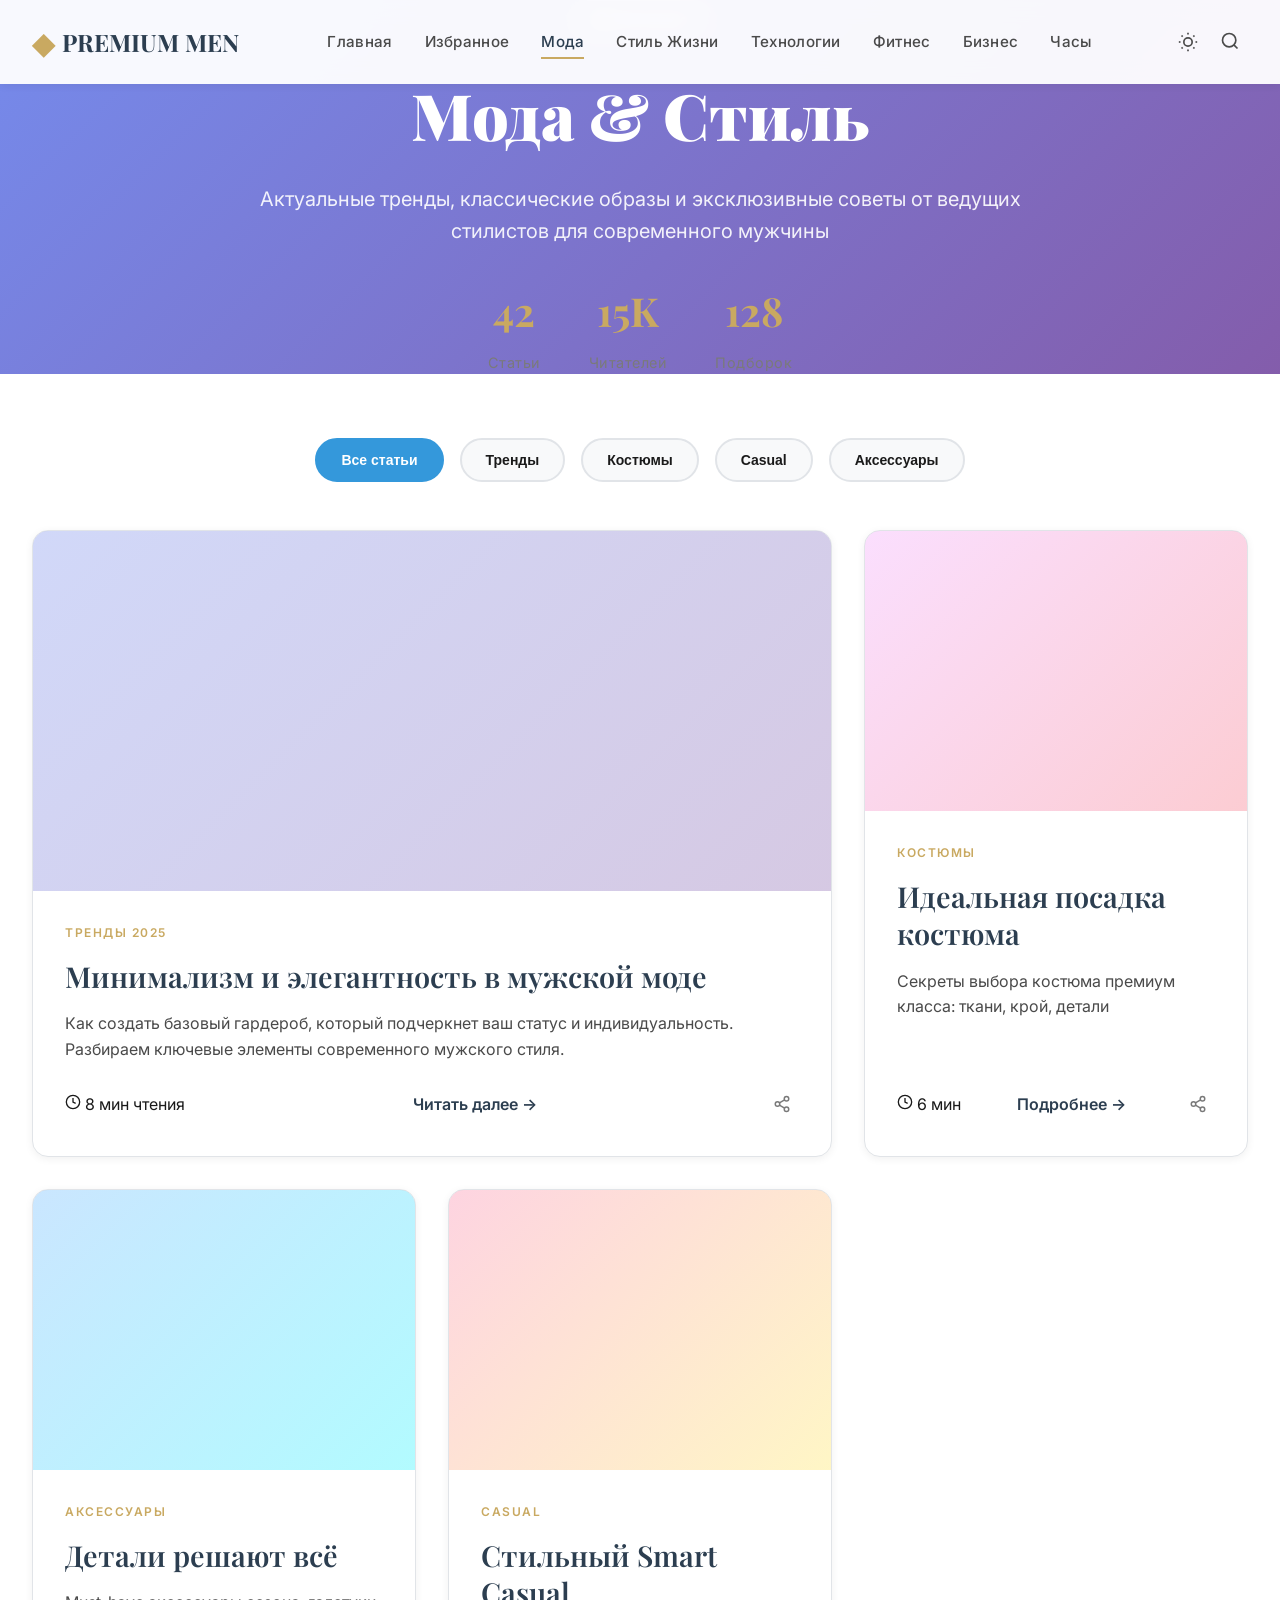
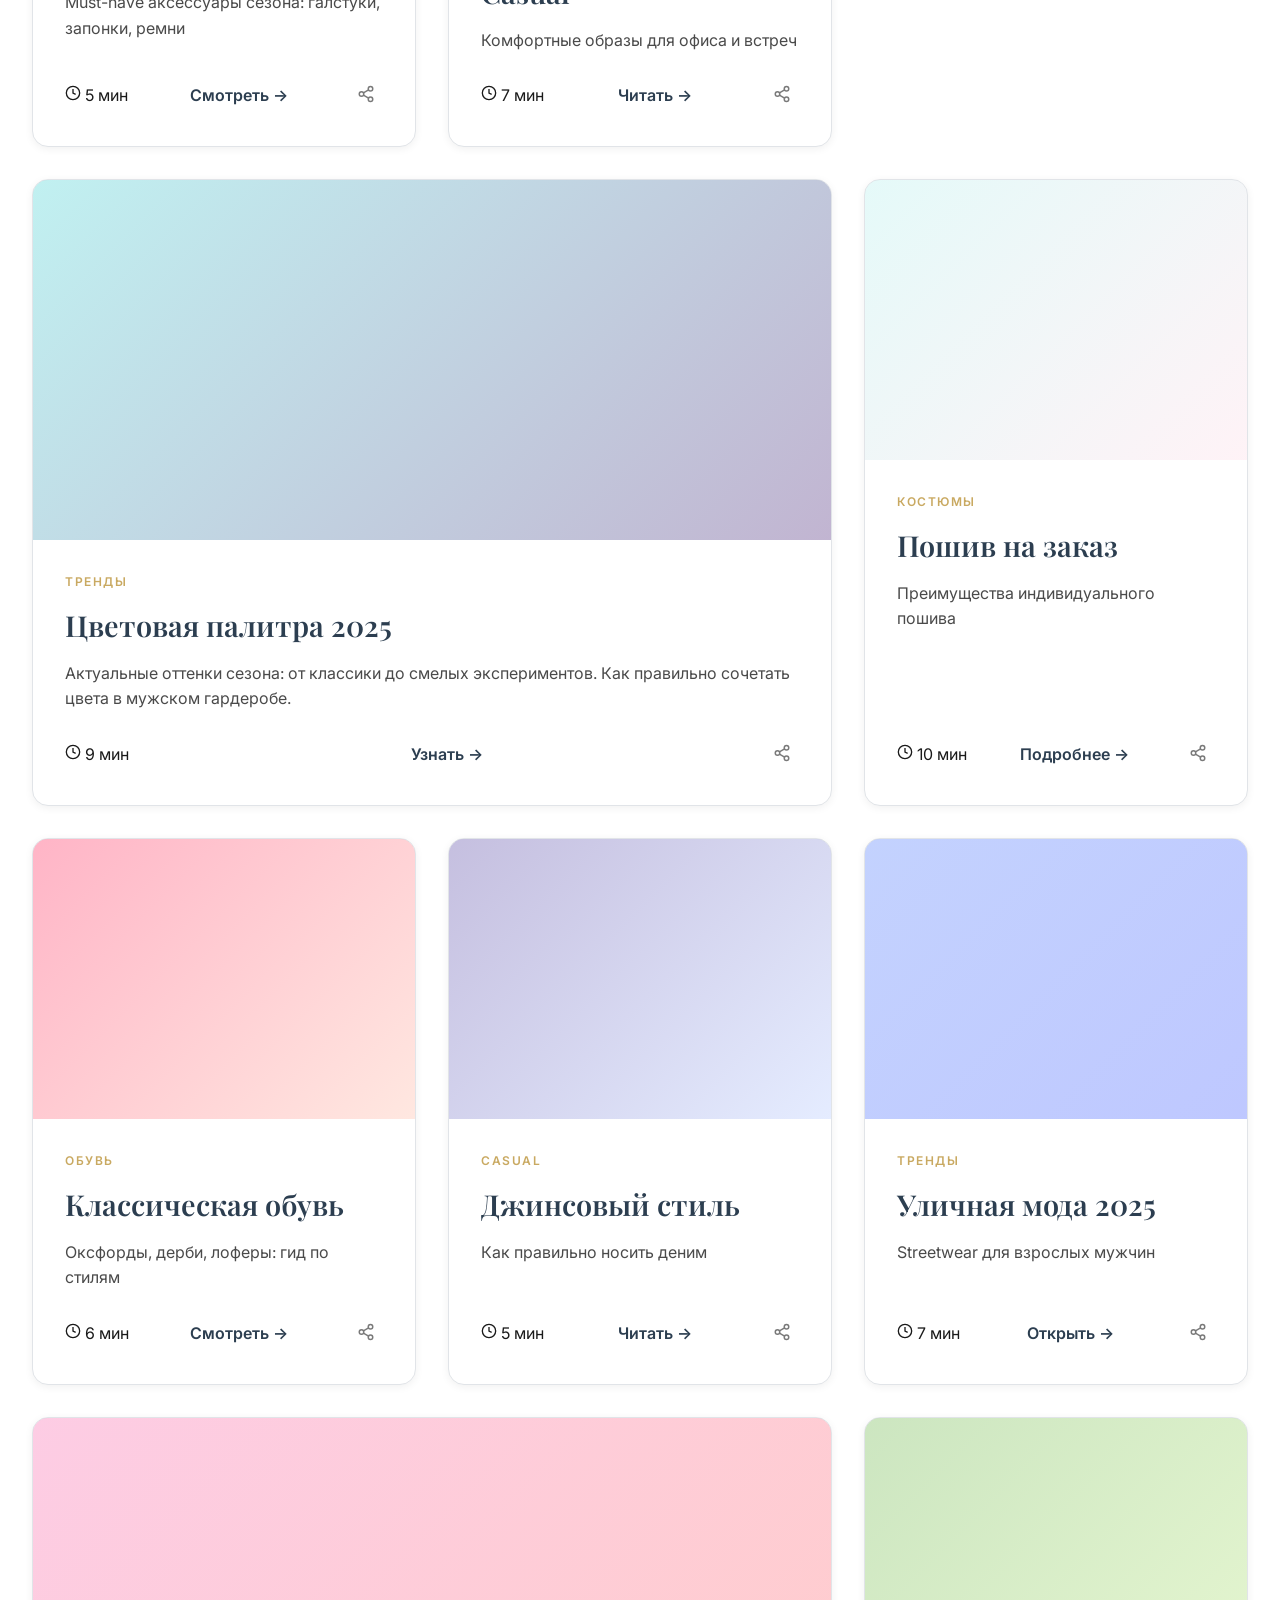
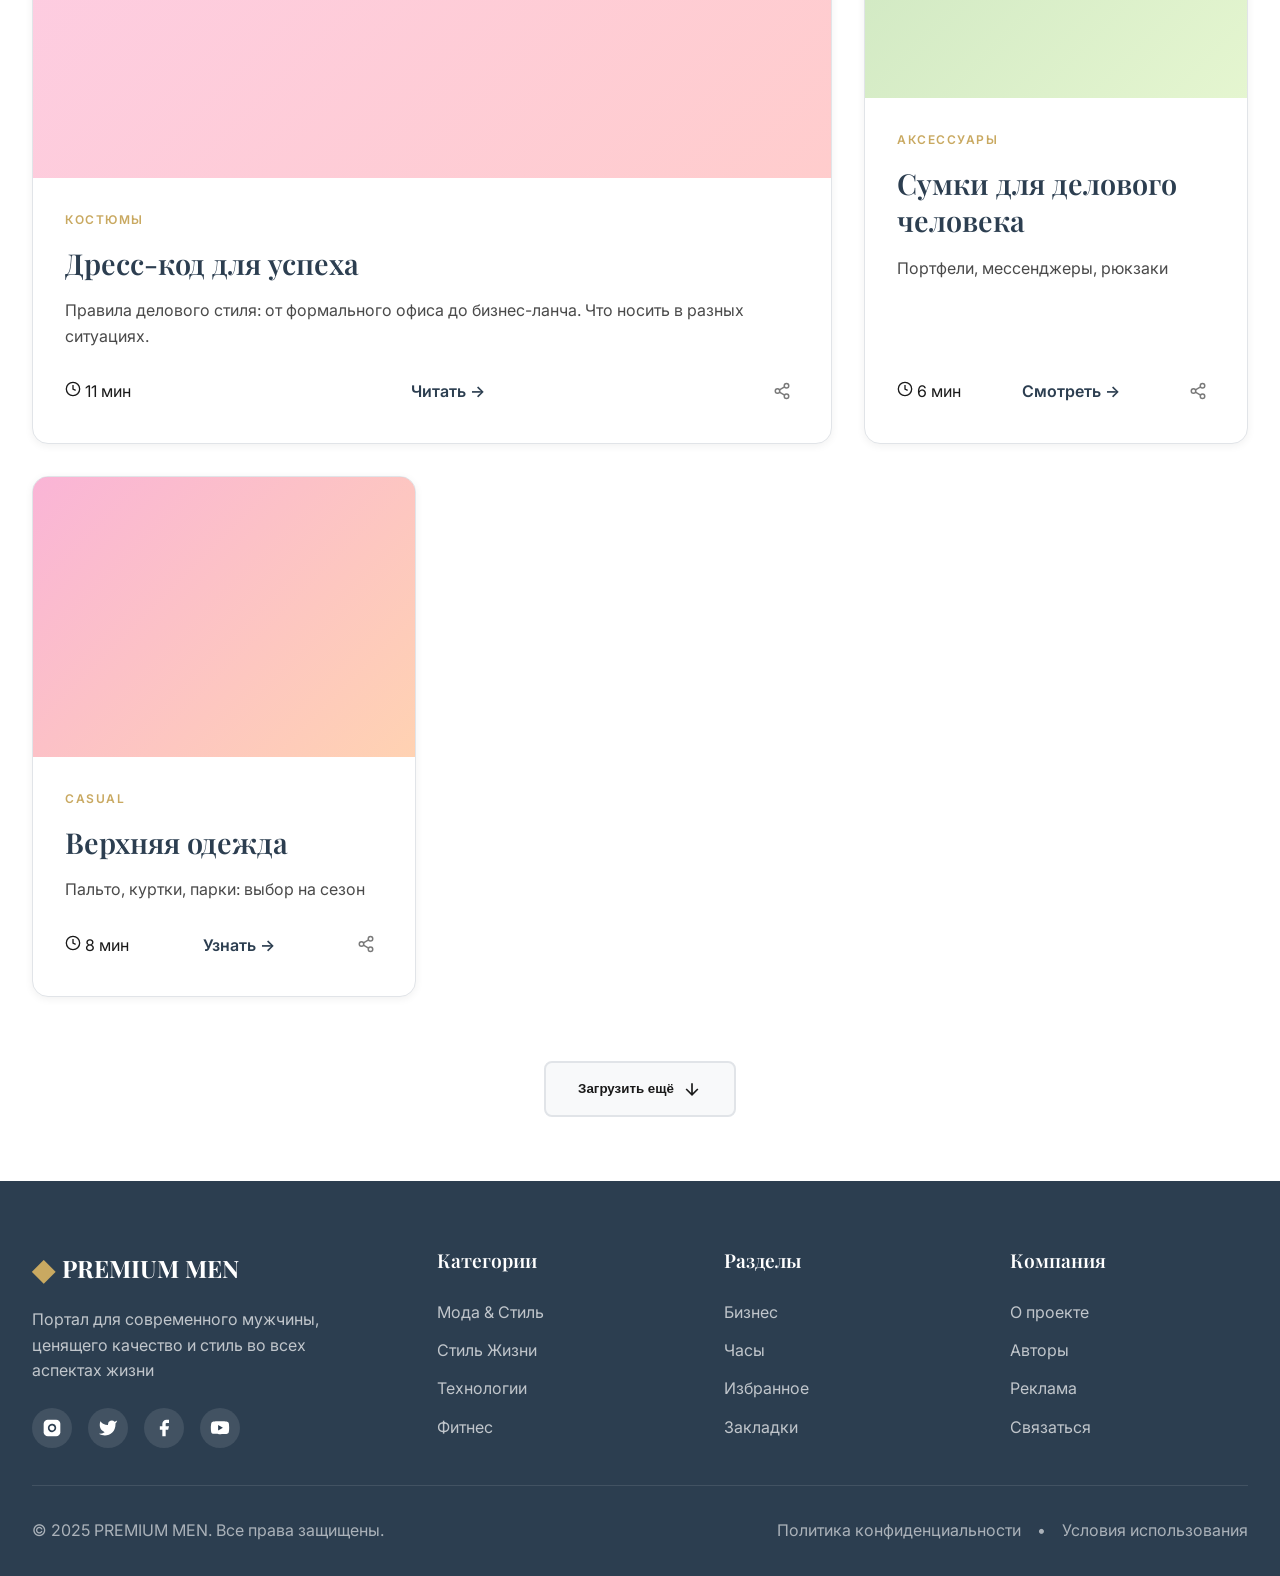
==== business.html @ 3427807d "✅ ФИНАЛ: Все 12 страниц готовы - ПОЛНЫЙ сайт v4.0 Добавлены все недостающие страницы категорий и обн" ====
<!DOCTYPE html>
<html lang="ru">
<head>
    <meta charset="UTF-8">
    <meta name="viewport" content="width=device-width, initial-scale=1.0">

    <!-- SEO Meta Tags -->
    <title>Мода & Стиль | PREMIUM MEN - Актуальные тренды для современного мужчины</title>
    <meta name="description" content="Мужская мода и стиль: актуальные тренды, советы стилистов, подбор гардероба. Классика и современность для успешного мужчины.">
    <meta name="keywords" content="бизнес, стиль, костюмы, casual, аксессуары, гардероб, тренды 2025">
    <meta name="author" content="Premium Men">
    <meta name="robots" content="index, follow">

    <!-- Open Graph -->
    <meta property="og:type" content="website">
    <meta property="og:url" content="https://premiummen.com/fashion">
    <meta property="og:title" content="Мода & Стиль | PREMIUM MEN">
    <meta property="og:description" content="Актуальные тренды и классические образы для современного мужчины">
    <meta property="og:image" content="https://premiummen.com/og-fashion.jpg">

    <!-- Favicon -->
    <link rel="icon" type="image/png" sizes="32x32" href="data:image/svg+xml,<svg xmlns='http://www.w3.org/2000/svg' viewBox='0 0 100 100'><text y='0.9em' font-size='90'>◆</text></svg>">

    <!-- Styles -->
    <link rel="stylesheet" href="styles.css">
    <link rel="preconnect" href="https://fonts.googleapis.com">
    <link rel="preconnect" href="https://fonts.gstatic.com" crossorigin>
    <link rel="stylesheet" href="https://fonts.googleapis.com/css2?family=Playfair+Display:wght@400;600;700;900&family=Inter:wght@300;400;500;600;700;800&display=swap">

    <!-- Theme Color -->
    <meta name="theme-color" content="#2c3e50">

    <!-- PWA Manifest -->
    <link rel="manifest" href="manifest.json">

    <!-- Canonical URL -->
    <link rel="canonical" href="https://premiummen.com/fashion">
</head>
<body>
    <!-- Navigation -->
    <nav class="navbar" id="navbar">
        <div class="container">
            <div class="nav-content">
                <a href="index.html" class="logo">
                    <span class="logo-icon">◆</span>
                    <span class="logo-text">PREMIUM MEN</span>
                </a>
                <ul class="nav-menu" id="navMenu">
                    <li><a href="index.html" class="nav-link">Главная</a></li>
                    <li><a href="featured.html" class="nav-link">Избранное</a></li>
                    <li><a href="business.html" class="nav-link active">Мода</a></li>
                    <li><a href="lifestyle.html" class="nav-link">Стиль Жизни</a></li>
                    <li><a href="tech.html" class="nav-link">Технологии</a></li>
                    <li><a href="fitness.html" class="nav-link">Фитнес</a></li>
                    <li><a href="business.html" class="nav-link">Бизнес</a></li>
                    <li><a href="watches.html" class="nav-link">Часы</a></li>
                </ul>
                <div class="nav-actions">
                    <button class="theme-toggle" id="themeToggle" aria-label="Переключить тему">
                        <svg class="sun-icon" width="20" height="20" viewBox="0 0 24 24" fill="none" stroke="currentColor" stroke-width="2">
                            <circle cx="12" cy="12" r="5"></circle>
                            <line x1="12" y1="1" x2="12" y2="3"></line>
                            <line x1="12" y1="21" x2="12" y2="23"></line>
                            <line x1="4.22" y1="4.22" x2="5.64" y2="5.64"></line>
                            <line x1="18.36" y1="18.36" x2="19.78" y2="19.78"></line>
                            <line x1="1" y1="12" x2="3" y2="12"></line>
                            <line x1="21" y1="12" x2="23" y2="12"></line>
                            <line x1="4.22" y1="19.78" x2="5.64" y2="18.36"></line>
                            <line x1="18.36" y1="5.64" x2="19.78" y2="4.22"></line>
                        </svg>
                        <svg class="moon-icon" width="20" height="20" viewBox="0 0 24 24" fill="none" stroke="currentColor" stroke-width="2">
                            <path d="M21 12.79A9 9 0 1 1 11.21 3 7 7 0 0 0 21 12.79z"></path>
                        </svg>
                    </button>
                    <button class="search-btn" id="searchBtn" aria-label="Поиск">
                        <svg width="20" height="20" viewBox="0 0 24 24" fill="none" stroke="currentColor" stroke-width="2">
                            <circle cx="11" cy="11" r="8"></circle>
                            <path d="m21 21-4.35-4.35"></path>
                        </svg>
                    </button>
                    <button class="mobile-menu-toggle" id="mobileMenuToggle" aria-label="Меню">
                        <span></span>
                        <span></span>
                        <span></span>
                    </button>
                </div>
            </div>
        </div>
    </nav>

    <!-- Category Hero -->
    <section class="category-hero" style="background: linear-gradient(135deg, rgba(102, 126, 234, 0.9) 0%, rgba(118, 75, 162, 0.9) 100%), url('https://images.unsplash.com/photo-1507003211169-0a1dd7228f2d?w=1600&q=80') center/cover;">
        <div class="container">
            <div class="category-hero-content">
                <span class="category-badge">👔 Категория</span>
                <h1 class="category-hero-title">Мода & Стиль</h1>
                <p class="category-hero-description">Актуальные тренды, классические образы и эксклюзивные советы от ведущих стилистов для современного мужчины</p>
                <div class="category-stats">
                    <div class="stat-item">
                        <div class="stat-number">42</div>
                        <div class="stat-label">Статьи</div>
                    </div>
                    <div class="stat-item">
                        <div class="stat-number">15K</div>
                        <div class="stat-label">Читателей</div>
                    </div>
                    <div class="stat-item">
                        <div class="stat-number">128</div>
                        <div class="stat-label">Подборок</div>
                    </div>
                </div>
            </div>
        </div>
    </section>

    <!-- Articles Grid -->
    <section class="articles-section">
        <div class="container">
            <div class="articles-filter">
                <button class="filter-btn active" data-filter="all">Все статьи</button>
                <button class="filter-btn" data-filter="trends">Тренды</button>
                <button class="filter-btn" data-filter="suits">Костюмы</button>
                <button class="filter-btn" data-filter="casual">Casual</button>
                <button class="filter-btn" data-filter="accessories">Аксессуары</button>
            </div>

            <div class="cards-grid">
                <article class="card card-large" data-category="trends">
                    <div class="card-image-wrapper">
                        <div class="card-image" style="background: linear-gradient(135deg, rgba(102, 126, 234, 0.3) 0%, rgba(118, 75, 162, 0.3) 100%), url('https://images.unsplash.com/photo-1490578474895-699cd4e2cf59?w=800&q=80') center/cover;"></div>
                        <div class="card-overlay"></div>
                    </div>
                    <div class="card-content">
                        <span class="card-tag">Тренды 2025</span>
                        <h3 class="card-title">Минимализм и элегантность в мужской моде</h3>
                        <p class="card-text">Как создать базовый гардероб, который подчеркнет ваш статус и индивидуальность. Разбираем ключевые элементы современного мужского стиля.</p>
                        <div class="card-footer">
                            <span class="card-meta">
                                <svg width="16" height="16" viewBox="0 0 24 24" fill="none" stroke="currentColor" stroke-width="2">
                                    <circle cx="12" cy="12" r="10"></circle>
                                    <path d="M12 6v6l4 2"></path>
                                </svg>
                                8 мин чтения
                            </span>
                            <a href="article-minimalism.html" class="card-link">Читать далее →</a>
                        </div>
                    </div>
                </article>

                <article class="card" data-category="suits">
                    <div class="card-image-wrapper">
                        <div class="card-image" style="background: linear-gradient(135deg, rgba(240, 147, 251, 0.3) 0%, rgba(245, 87, 108, 0.3) 100%), url('https://images.unsplash.com/photo-1594938298603-c8148c4dae35?w=600&q=80') center/cover;"></div>
                        <div class="card-overlay"></div>
                    </div>
                    <div class="card-content">
                        <span class="card-tag">Костюмы</span>
                        <h3 class="card-title">Идеальная посадка костюма</h3>
                        <p class="card-text">Секреты выбора костюма премиум класса: ткани, крой, детали</p>
                        <div class="card-footer">
                            <span class="card-meta">
                                <svg width="16" height="16" viewBox="0 0 24 24" fill="none" stroke="currentColor" stroke-width="2">
                                    <circle cx="12" cy="12" r="10"></circle>
                                    <path d="M12 6v6l4 2"></path>
                                </svg>
                                6 мин
                            </span>
                            <a href="article-perfect-suit.html" class="card-link">Подробнее →</a>
                        </div>
                    </div>
                </article>

                <article class="card" data-category="accessories">
                    <div class="card-image-wrapper">
                        <div class="card-image" style="background: linear-gradient(135deg, rgba(79, 172, 254, 0.3) 0%, rgba(0, 242, 254, 0.3) 100%), url('https://images.unsplash.com/photo-1524678714210-9917a6c619c2?w=600&q=80') center/cover;"></div>
                        <div class="card-overlay"></div>
                    </div>
                    <div class="card-content">
                        <span class="card-tag">Аксессуары</span>
                        <h3 class="card-title">Детали решают всё</h3>
                        <p class="card-text">Must-have аксессуары сезона: галстуки, запонки, ремни</p>
                        <div class="card-footer">
                            <span class="card-meta">
                                <svg width="16" height="16" viewBox="0 0 24 24" fill="none" stroke="currentColor" stroke-width="2">
                                    <circle cx="12" cy="12" r="10"></circle>
                                    <path d="M12 6v6l4 2"></path>
                                </svg>
                                5 мин
                            </span>
                            <a href="#" class="card-link">Смотреть →</a>
                        </div>
                    </div>
                </article>

                <article class="card" data-category="casual">
                    <div class="card-image-wrapper">
                        <div class="card-image" style="background: linear-gradient(135deg, rgba(250, 112, 154, 0.3) 0%, rgba(254, 225, 64, 0.3) 100%), url('https://images.unsplash.com/photo-1617127365659-c47fa864d8bc?w=600&q=80') center/cover;"></div>
                        <div class="card-overlay"></div>
                    </div>
                    <div class="card-content">
                        <span class="card-tag">Casual</span>
                        <h3 class="card-title">Стильный Smart Casual</h3>
                        <p class="card-text">Комфортные образы для офиса и встреч</p>
                        <div class="card-footer">
                            <span class="card-meta">
                                <svg width="16" height="16" viewBox="0 0 24 24" fill="none" stroke="currentColor" stroke-width="2">
                                    <circle cx="12" cy="12" r="10"></circle>
                                    <path d="M12 6v6l4 2"></path>
                                </svg>
                                7 мин
                            </span>
                            <a href="#" class="card-link">Читать →</a>
                        </div>
                    </div>
                </article>

                <article class="card card-large" data-category="trends">
                    <div class="card-image-wrapper">
                        <div class="card-image" style="background: linear-gradient(135deg, rgba(48, 207, 208, 0.3) 0%, rgba(51, 8, 103, 0.3) 100%), url('https://images.unsplash.com/photo-1487222477894-8943e31ef7b2?w=800&q=80') center/cover;"></div>
                        <div class="card-overlay"></div>
                    </div>
                    <div class="card-content">
                        <span class="card-tag">Тренды</span>
                        <h3 class="card-title">Цветовая палитра 2025</h3>
                        <p class="card-text">Актуальные оттенки сезона: от классики до смелых экспериментов. Как правильно сочетать цвета в мужском гардеробе.</p>
                        <div class="card-footer">
                            <span class="card-meta">
                                <svg width="16" height="16" viewBox="0 0 24 24" fill="none" stroke="currentColor" stroke-width="2">
                                    <circle cx="12" cy="12" r="10"></circle>
                                    <path d="M12 6v6l4 2"></path>
                                </svg>
                                9 мин
                            </span>
                            <a href="#" class="card-link">Узнать →</a>
                        </div>
                    </div>
                </article>

                <article class="card" data-category="suits">
                    <div class="card-image-wrapper">
                        <div class="card-image" style="background: linear-gradient(135deg, rgba(168, 237, 234, 0.3) 0%, rgba(254, 214, 227, 0.3) 100%), url('https://images.unsplash.com/photo-1507679799987-c73779587ccf?w=600&q=80') center/cover;"></div>
                        <div class="card-overlay"></div>
                    </div>
                    <div class="card-content">
                        <span class="card-tag">Костюмы</span>
                        <h3 class="card-title">Пошив на заказ</h3>
                        <p class="card-text">Преимущества индивидуального пошива</p>
                        <div class="card-footer">
                            <span class="card-meta">
                                <svg width="16" height="16" viewBox="0 0 24 24" fill="none" stroke="currentColor" stroke-width="2">
                                    <circle cx="12" cy="12" r="10"></circle>
                                    <path d="M12 6v6l4 2"></path>
                                </svg>
                                10 мин
                            </span>
                            <a href="#" class="card-link">Подробнее →</a>
                        </div>
                    </div>
                </article>

                <article class="card" data-category="accessories">
                    <div class="card-image-wrapper">
                        <div class="card-image" style="background: linear-gradient(135deg, rgba(255, 8, 68, 0.3) 0%, rgba(255, 177, 153, 0.3) 100%), url('https://images.unsplash.com/photo-1618354691373-d851c5c3a990?w=600&q=80') center/cover;"></div>
                        <div class="card-overlay"></div>
                    </div>
                    <div class="card-content">
                        <span class="card-tag">Обувь</span>
                        <h3 class="card-title">Классическая обувь</h3>
                        <p class="card-text">Оксфорды, дерби, лоферы: гид по стилям</p>
                        <div class="card-footer">
                            <span class="card-meta">
                                <svg width="16" height="16" viewBox="0 0 24 24" fill="none" stroke="currentColor" stroke-width="2">
                                    <circle cx="12" cy="12" r="10"></circle>
                                    <path d="M12 6v6l4 2"></path>
                                </svg>
                                6 мин
                            </span>
                            <a href="#" class="card-link">Смотреть →</a>
                        </div>
                    </div>
                </article>

                <article class="card" data-category="casual">
                    <div class="card-image-wrapper">
                        <div class="card-image" style="background: linear-gradient(135deg, rgba(63, 43, 150, 0.3) 0%, rgba(168, 192, 255, 0.3) 100%), url('https://images.unsplash.com/photo-1591047139829-d91aecb6caea?w=600&q=80') center/cover;"></div>
                        <div class="card-overlay"></div>
                    </div>
                    <div class="card-content">
                        <span class="card-tag">Casual</span>
                        <h3 class="card-title">Джинсовый стиль</h3>
                        <p class="card-text">Как правильно носить деним</p>
                        <div class="card-footer">
                            <span class="card-meta">
                                <svg width="16" height="16" viewBox="0 0 24 24" fill="none" stroke="currentColor" stroke-width="2">
                                    <circle cx="12" cy="12" r="10"></circle>
                                    <path d="M12 6v6l4 2"></path>
                                </svg>
                                5 мин
                            </span>
                            <a href="#" class="card-link">Читать →</a>
                        </div>
                    </div>
                </article>

                <article class="card" data-category="trends">
                    <div class="card-image-wrapper">
                        <div class="card-image" style="background: linear-gradient(135deg, rgba(57, 106, 252, 0.3) 0%, rgba(41, 72, 255, 0.3) 100%), url('https://images.unsplash.com/photo-1506794778202-cad84cf45f1d?w=600&q=80') center/cover;"></div>
                        <div class="card-overlay"></div>
                    </div>
                    <div class="card-content">
                        <span class="card-tag">Тренды</span>
                        <h3 class="card-title">Уличная мода 2025</h3>
                        <p class="card-text">Streetwear для взрослых мужчин</p>
                        <div class="card-footer">
                            <span class="card-meta">
                                <svg width="16" height="16" viewBox="0 0 24 24" fill="none" stroke="currentColor" stroke-width="2">
                                    <circle cx="12" cy="12" r="10"></circle>
                                    <path d="M12 6v6l4 2"></path>
                                </svg>
                                7 мин
                            </span>
                            <a href="#" class="card-link">Открыть →</a>
                        </div>
                    </div>
                </article>

                <article class="card card-large" data-category="suits">
                    <div class="card-image-wrapper">
                        <div class="card-image" style="background: linear-gradient(135deg, rgba(248, 87, 166, 0.3) 0%, rgba(255, 88, 88, 0.3) 100%), url('https://images.unsplash.com/photo-1593030761757-71fae45fa0e7?w=800&q=80') center/cover;"></div>
                        <div class="card-overlay"></div>
                    </div>
                    <div class="card-content">
                        <span class="card-tag">Костюмы</span>
                        <h3 class="card-title">Дресс-код для успеха</h3>
                        <p class="card-text">Правила делового стиля: от формального офиса до бизнес-ланча. Что носить в разных ситуациях.</p>
                        <div class="card-footer">
                            <span class="card-meta">
                                <svg width="16" height="16" viewBox="0 0 24 24" fill="none" stroke="currentColor" stroke-width="2">
                                    <circle cx="12" cy="12" r="10"></circle>
                                    <path d="M12 6v6l4 2"></path>
                                </svg>
                                11 мин
                            </span>
                            <a href="#" class="card-link">Читать →</a>
                        </div>
                    </div>
                </article>

                <article class="card" data-category="accessories">
                    <div class="card-image-wrapper">
                        <div class="card-image" style="background: linear-gradient(135deg, rgba(86, 171, 47, 0.3) 0%, rgba(168, 224, 99, 0.3) 100%), url('https://images.unsplash.com/photo-1523293182086-7651a899d37f?w=600&q=80') center/cover;"></div>
                        <div class="card-overlay"></div>
                    </div>
                    <div class="card-content">
                        <span class="card-tag">Аксессуары</span>
                        <h3 class="card-title">Сумки для делового человека</h3>
                        <p class="card-text">Портфели, мессенджеры, рюкзаки</p>
                        <div class="card-footer">
                            <span class="card-meta">
                                <svg width="16" height="16" viewBox="0 0 24 24" fill="none" stroke="currentColor" stroke-width="2">
                                    <circle cx="12" cy="12" r="10"></circle>
                                    <path d="M12 6v6l4 2"></path>
                                </svg>
                                6 мин
                            </span>
                            <a href="#" class="card-link">Смотреть →</a>
                        </div>
                    </div>
                </article>

                <article class="card" data-category="casual">
                    <div class="card-image-wrapper">
                        <div class="card-image" style="background: linear-gradient(135deg, rgba(238, 9, 121, 0.3) 0%, rgba(255, 106, 0, 0.3) 100%), url('https://images.unsplash.com/photo-1520975954732-35dd22299614?w=600&q=80') center/cover;"></div>
                        <div class="card-overlay"></div>
                    </div>
                    <div class="card-content">
                        <span class="card-tag">Casual</span>
                        <h3 class="card-title">Верхняя одежда</h3>
                        <p class="card-text">Пальто, куртки, парки: выбор на сезон</p>
                        <div class="card-footer">
                            <span class="card-meta">
                                <svg width="16" height="16" viewBox="0 0 24 24" fill="none" stroke="currentColor" stroke-width="2">
                                    <circle cx="12" cy="12" r="10"></circle>
                                    <path d="M12 6v6l4 2"></path>
                                </svg>
                                8 мин
                            </span>
                            <a href="#" class="card-link">Узнать →</a>
                        </div>
                    </div>
                </article>
            </div>

            <!-- Load More -->
            <div class="load-more-container">
                <button class="load-more-btn">
                    Загрузить ещё
                    <svg width="20" height="20" viewBox="0 0 24 24" fill="none" stroke="currentColor" stroke-width="2">
                        <path d="M12 5v14M5 12l7 7 7-7"/>
                    </svg>
                </button>
            </div>
        </div>
    </section>

    <!-- Footer -->
    <footer class="footer">
        <div class="container">
            <div class="footer-content">
                <div class="footer-section footer-about">
                    <div class="footer-logo">
                        <span class="logo-icon">◆</span>
                        <span class="logo-text">PREMIUM MEN</span>
                    </div>
                    <p class="footer-description">Портал для современного мужчины, ценящего качество и стиль во всех аспектах жизни</p>
                    <div class="social-links">
                        <a href="#" class="social-link" aria-label="Instagram">
                            <svg width="20" height="20" viewBox="0 0 24 24" fill="currentColor">
                                <rect x="2" y="2" width="20" height="20" rx="5" ry="5"/>
                                <path d="M16 11.37A4 4 0 1 1 12.63 8 4 4 0 0 1 16 11.37z" fill="none" stroke="#2c3e50" stroke-width="2"/>
                                <path d="M17.5 6.5h.01"/>
                            </svg>
                        </a>
                        <a href="#" class="social-link" aria-label="Twitter">
                            <svg width="20" height="20" viewBox="0 0 24 24" fill="currentColor">
                                <path d="M23 3a10.9 10.9 0 0 1-3.14 1.53 4.48 4.48 0 0 0-7.86 3v1A10.66 10.66 0 0 1 3 4s-4 9 5 13a11.64 11.64 0 0 1-7 2c9 5 20 0 20-11.5a4.5 4.5 0 0 0-.08-.83A7.72 7.72 0 0 0 23 3z"/>
                            </svg>
                        </a>
                        <a href="#" class="social-link" aria-label="Facebook">
                            <svg width="20" height="20" viewBox="0 0 24 24" fill="currentColor">
                                <path d="M18 2h-3a5 5 0 0 0-5 5v3H7v4h3v8h4v-8h3l1-4h-4V7a1 1 0 0 1 1-1h3z"/>
                            </svg>
                        </a>
                        <a href="#" class="social-link" aria-label="YouTube">
                            <svg width="20" height="20" viewBox="0 0 24 24" fill="currentColor">
                                <path d="M22.54 6.42a2.78 2.78 0 0 0-1.94-2C18.88 4 12 4 12 4s-6.88 0-8.6.46a2.78 2.78 0 0 0-1.94 2A29 29 0 0 0 1 11.75a29 29 0 0 0 .46 5.33A2.78 2.78 0 0 0 3.4 19c1.72.46 8.6.46 8.6.46s6.88 0 8.6-.46a2.78 2.78 0 0 0 1.94-2 29 29 0 0 0 .46-5.25 29 29 0 0 0-.46-5.33z"/>
                                <path d="m9.75 15.02 5.75-3.27-5.75-3.27v6.54z" fill="#2c3e50"/>
                            </svg>
                        </a>
                    </div>
                </div>
                <div class="footer-section">
                    <h4 class="footer-heading">Категории</h4>
                    <ul class="footer-links">
                        <li><a href="fashion.html">Мода & Стиль</a></li>
                        <li><a href="lifestyle.html">Стиль Жизни</a></li>
                        <li><a href="tech.html">Технологии</a></li>
                        <li><a href="fitness.html">Фитнес</a></li>
                    </ul>
                </div>
                <div class="footer-section">
                    <h4 class="footer-heading">Разделы</h4>
                    <ul class="footer-links">
                        <li><a href="business.html">Бизнес</a></li>
                        <li><a href="watches.html">Часы</a></li>
                        <li><a href="featured.html">Избранное</a></li>
                        <li><a href="bookmarks.html">Закладки</a></li>
                    </ul>
                </div>
                <div class="footer-section">
                    <h4 class="footer-heading">Компания</h4>
                    <ul class="footer-links">
                        <li><a href="about.html">О проекте</a></li>
                        <li><a href="#">Авторы</a></li>
                        <li><a href="#">Реклама</a></li>
                        <li><a href="contact.html">Связаться</a></li>
                    </ul>
                </div>
            </div>
            <div class="footer-bottom">
                <p>&copy; 2025 PREMIUM MEN. Все права защищены.</p>
                <div class="footer-legal">
                    <a href="#">Политика конфиденциальности</a>
                    <span>•</span>
                    <a href="#">Условия использования</a>
                </div>
            </div>
        </div>
    </footer>

    <!-- Scroll to Top -->
    <button class="scroll-to-top" id="scrollToTop" aria-label="Наверх">
        <svg width="24" height="24" viewBox="0 0 24 24" fill="none" stroke="currentColor" stroke-width="2">
            <path d="M12 19V5M5 12l7-7 7 7"/>
        </svg>
    </button>

    <!-- Search Modal -->
    <div class="search-modal" id="searchModal">
        <div class="search-modal-overlay" id="searchModalOverlay"></div>
        <div class="search-modal-content">
            <div class="search-modal-header">
                <div class="search-input-container">
                    <svg class="search-icon" width="24" height="24" viewBox="0 0 24 24" fill="none" stroke="currentColor" stroke-width="2">
                        <circle cx="11" cy="11" r="8"></circle>
                        <path d="m21 21-4.35-4.35"></path>
                    </svg>
                    <input type="text" class="search-input" id="searchInput" placeholder="Поиск статей, категорий..." autocomplete="off">
                    <button class="search-close" id="searchClose" aria-label="Закрыть">
                        <svg width="24" height="24" viewBox="0 0 24 24" fill="none" stroke="currentColor" stroke-width="2">
                            <line x1="18" y1="6" x2="6" y2="18"></line>
                            <line x1="6" y1="6" x2="18" y2="18"></line>
                        </svg>
                    </button>
                </div>
                <div class="search-hints">
                    <span class="search-hint"><kbd>↵</kbd> открыть</span>
                    <span class="search-hint"><kbd>↑</kbd><kbd>↓</kbd> навигация</span>
                    <span class="search-hint"><kbd>ESC</kbd> закрыть</span>
                </div>
            </div>
            <div class="search-results" id="searchResults">
                <div class="search-empty">
                    <svg width="64" height="64" viewBox="0 0 24 24" fill="none" stroke="currentColor" stroke-width="1.5">
                        <circle cx="11" cy="11" r="8"></circle>
                        <path d="m21 21-4.35-4.35"></path>
                    </svg>
                    <p>Начните вводить для поиска</p>
                </div>
            </div>
        </div>
    </div>

    <script src="script.js"></script>
</body>
</html>
---- styles.css ----
/* ===========================
   PREMIUM MEN - STYLES V2.0
   Light Premium Theme - 10/10
   =========================== */

/* Reset & Base Styles */
* {
    margin: 0;
    padding: 0;
    box-sizing: border-box;
}

:root {
    /* Colors - Light Premium Theme */
    --primary-color: #2c3e50;
    --secondary-color: #3498db;
    --accent-color: #c9a961;
    --text-primary: #1a1a1a;
    --text-secondary: #4a4a4a;
    --text-light: #7a7a7a;
    --bg-primary: #ffffff;
    --bg-secondary: #f8f9fa;
    --bg-accent: #fafbfc;
    --border-color: #e1e4e8;
    --shadow-sm: 0 2px 8px rgba(0, 0, 0, 0.06);
    --shadow-md: 0 4px 16px rgba(0, 0, 0, 0.08);
    --shadow-lg: 0 8px 32px rgba(0, 0, 0, 0.12);
    --shadow-xl: 0 12px 48px rgba(0, 0, 0, 0.15);

    /* Typography */
    --font-heading: 'Playfair Display', serif;
    --font-body: 'Inter', sans-serif;

    /* Spacing */
    --spacing-xs: 0.5rem;
    --spacing-sm: 1rem;
    --spacing-md: 2rem;
    --spacing-lg: 4rem;
    --spacing-xl: 6rem;

    /* Transitions */
    --transition-fast: 0.2s ease;
    --transition-base: 0.3s ease;
    --transition-slow: 0.5s ease;
}

/* Dark Mode Theme */
body[data-theme="dark"] {
    --primary-color: #f8f9fa;
    --secondary-color: #64b5f6;
    --accent-color: #d4a76a;
    --text-primary: #e8eaed;
    --text-secondary: #b8bdc3;
    --text-light: #9aa0a6;
    --bg-primary: #1a1d23;
    --bg-secondary: #242830;
    --bg-accent: #2d3139;
    --border-color: #3a3f4b;
    --shadow-sm: 0 2px 8px rgba(0, 0, 0, 0.3);
    --shadow-md: 0 4px 16px rgba(0, 0, 0, 0.4);
    --shadow-lg: 0 8px 32px rgba(0, 0, 0, 0.5);
    --shadow-xl: 0 12px 48px rgba(0, 0, 0, 0.6);
}

body[data-theme="dark"] .hero {
    background: linear-gradient(135deg, #1a1d23 0%, #242830 100%);
}

body[data-theme="dark"] .quote-section {
    background: linear-gradient(135deg, rgba(212, 167, 106, 0.1) 0%, rgba(100, 181, 246, 0.1) 100%);
}

body[data-theme="dark"] .navbar {
    background-color: rgba(26, 29, 35, 0.95);
}

body[data-theme="dark"] .newsletter-section {
    background: linear-gradient(135deg, #242830 0%, #2d3139 100%);
}

body[data-theme="dark"] .preloader {
    background: linear-gradient(135deg, #1a1d23 0%, #242830 100%);
}

html {
    scroll-behavior: smooth;
}

body {
    font-family: var(--font-body);
    color: var(--text-primary);
    background-color: var(--bg-primary);
    line-height: 1.6;
    font-size: 16px;
    overflow-x: hidden;
}

.container {
    max-width: 1280px;
    margin: 0 auto;
    padding: 0 2rem;
}

/* ===========================
   PRELOADER
   =========================== */

.preloader {
    position: fixed;
    top: 0;
    left: 0;
    width: 100%;
    height: 100%;
    background: linear-gradient(135deg, #fdfbfb 0%, #ebedee 100%);
    display: flex;
    align-items: center;
    justify-content: center;
    z-index: 10000;
    transition: opacity 0.5s ease, visibility 0.5s ease;
}

.preloader.hidden {
    opacity: 0;
    visibility: hidden;
}

.preloader-content {
    text-align: center;
}

.preloader-logo {
    display: flex;
    align-items: center;
    gap: 0.75rem;
    font-family: var(--font-heading);
    font-size: 2rem;
    font-weight: 700;
    color: var(--primary-color);
    margin-bottom: 2rem;
}

.preloader-logo .logo-icon {
    color: var(--accent-color);
    font-size: 2.5rem;
    animation: pulse 1.5s ease-in-out infinite;
}

.preloader-spinner {
    width: 50px;
    height: 50px;
    border: 3px solid var(--border-color);
    border-top-color: var(--accent-color);
    border-radius: 50%;
    animation: spin 1s linear infinite;
    margin: 0 auto;
}

@keyframes spin {
    to { transform: rotate(360deg); }
}

@keyframes pulse {
    0%, 100% { transform: scale(1); }
    50% { transform: scale(1.1); }
}

/* ===========================
   NAVIGATION
   =========================== */

.navbar {
    position: fixed;
    top: 0;
    left: 0;
    right: 0;
    background-color: rgba(255, 255, 255, 0.95);
    backdrop-filter: blur(10px);
    box-shadow: var(--shadow-sm);
    z-index: 1000;
    transition: all var(--transition-base);
}

.navbar.scrolled {
    box-shadow: var(--shadow-md);
    background-color: rgba(255, 255, 255, 0.98);
}

.nav-content {
    display: flex;
    justify-content: space-between;
    align-items: center;
    padding: 1.2rem 0;
}

.logo {
    display: flex;
    align-items: center;
    gap: 0.5rem;
    font-family: var(--font-heading);
    font-size: 1.5rem;
    font-weight: 700;
    color: var(--primary-color);
    text-decoration: none;
    transition: transform var(--transition-fast);
}

.logo:hover {
    transform: translateY(-2px);
}

.logo-icon {
    color: var(--accent-color);
    font-size: 1.8rem;
}

.nav-menu {
    display: flex;
    list-style: none;
    gap: 2rem;
    align-items: center;
}

.nav-link {
    color: var(--text-secondary);
    text-decoration: none;
    font-weight: 500;
    font-size: 0.95rem;
    letter-spacing: 0.3px;
    position: relative;
    transition: color var(--transition-fast);
    padding: 0.5rem 0;
}

.nav-link::after {
    content: '';
    position: absolute;
    bottom: 0;
    left: 0;
    width: 0;
    height: 2px;
    background-color: var(--accent-color);
    transition: width var(--transition-base);
}

.nav-link:hover,
.nav-link.active {
    color: var(--primary-color);
}

.nav-link:hover::after,
.nav-link.active::after {
    width: 100%;
}

.nav-actions {
    display: flex;
    align-items: center;
    gap: 1rem;
}

.theme-toggle,
.search-btn {
    background: none;
    border: none;
    color: var(--text-secondary);
    cursor: pointer;
    padding: 0.5rem;
    border-radius: 8px;
    transition: all var(--transition-fast);
    position: relative;
}

.theme-toggle:hover,
.search-btn:hover {
    background-color: var(--bg-secondary);
    color: var(--primary-color);
}

.theme-toggle .sun-icon,
.theme-toggle .moon-icon {
    position: absolute;
    top: 50%;
    left: 50%;
    transform: translate(-50%, -50%);
    transition: all var(--transition-base);
}

.theme-toggle .sun-icon {
    opacity: 1;
    transform: translate(-50%, -50%) rotate(0deg);
}

.theme-toggle .moon-icon {
    opacity: 0;
    transform: translate(-50%, -50%) rotate(90deg);
}

body[data-theme="dark"] .theme-toggle .sun-icon {
    opacity: 0;
    transform: translate(-50%, -50%) rotate(-90deg);
}

body[data-theme="dark"] .theme-toggle .moon-icon {
    opacity: 1;
    transform: translate(-50%, -50%) rotate(0deg);
}

.mobile-menu-toggle {
    display: none;
    flex-direction: column;
    gap: 5px;
    background: none;
    border: none;
    cursor: pointer;
    padding: 0.5rem;
}

.mobile-menu-toggle span {
    width: 25px;
    height: 2px;
    background-color: var(--primary-color);
    transition: all var(--transition-base);
}

/* ===========================
   HERO SECTION
   =========================== */

.hero {
    margin-top: 80px;
    padding: var(--spacing-xl) 0;
    background: linear-gradient(135deg, #fdfbfb 0%, #ebedee 100%);
    position: relative;
    overflow: hidden;
    min-height: 90vh;
    display: flex;
    align-items: center;
}

.hero-bg-shapes {
    position: absolute;
    top: 0;
    left: 0;
    width: 100%;
    height: 100%;
    overflow: hidden;
    pointer-events: none;
}

.shape {
    position: absolute;
    border-radius: 50%;
    opacity: 0.05;
    animation: float 20s ease-in-out infinite;
}

.shape-1 {
    width: 500px;
    height: 500px;
    background: linear-gradient(135deg, var(--accent-color), var(--secondary-color));
    top: -10%;
    left: -10%;
    animation-delay: 0s;
}

.shape-2 {
    width: 400px;
    height: 400px;
    background: linear-gradient(135deg, var(--secondary-color), var(--primary-color));
    bottom: -10%;
    right: -10%;
    animation-delay: 5s;
}

.shape-3 {
    width: 300px;
    height: 300px;
    background: linear-gradient(135deg, var(--accent-color), var(--primary-color));
    top: 50%;
    right: 20%;
    animation-delay: 10s;
}

@keyframes float {
    0%, 100% { transform: translate(0, 0) rotate(0deg); }
    33% { transform: translate(30px, -30px) rotate(120deg); }
    66% { transform: translate(-20px, 20px) rotate(240deg); }
}

.hero-content {
    text-align: center;
    position: relative;
    z-index: 1;
}

.hero-badge {
    display: inline-block;
    padding: 0.5rem 1.5rem;
    background: rgba(201, 169, 97, 0.1);
    border: 1px solid rgba(201, 169, 97, 0.3);
    border-radius: 50px;
    color: var(--accent-color);
    font-size: 0.9rem;
    font-weight: 600;
    letter-spacing: 0.5px;
    margin-bottom: 2rem;
    animation: fadeInUp 0.6s ease-out;
}

.hero-title {
    font-family: var(--font-heading);
    font-size: clamp(3rem, 7vw, 6rem);
    font-weight: 900;
    color: var(--primary-color);
    margin-bottom: 1.5rem;
    line-height: 1.1;
    letter-spacing: -2px;
}

.title-line {
    display: block;
    animation: fadeInUp 0.8s ease-out backwards;
}

.title-line:nth-child(1) { animation-delay: 0.1s; }
.title-line:nth-child(2) { animation-delay: 0.2s; }
.title-line:nth-child(3) { animation-delay: 0.3s; }

.hero-subtitle {
    font-size: clamp(1.2rem, 2vw, 1.5rem);
    color: var(--text-secondary);
    margin-bottom: 3rem;
    font-weight: 400;
    max-width: 700px;
    margin-left: auto;
    margin-right: auto;
    animation: fadeInUp 0.8s ease-out 0.4s backwards;
}

.hero-stats {
    display: flex;
    justify-content: center;
    gap: 4rem;
    margin-bottom: 3rem;
    animation: fadeInUp 0.8s ease-out 0.5s backwards;
}

.stat-item {
    text-align: center;
}

.stat-number {
    font-family: var(--font-heading);
    font-size: 2.5rem;
    font-weight: 700;
    color: var(--accent-color);
    margin-bottom: 0.5rem;
}

.stat-label {
    font-size: 0.9rem;
    color: var(--text-light);
    letter-spacing: 0.5px;
}

.hero-cta {
    display: flex;
    gap: 1rem;
    justify-content: center;
    align-items: center;
    animation: fadeInUp 0.8s ease-out 0.6s backwards;
}

.cta-button {
    display: inline-flex;
    align-items: center;
    gap: 0.5rem;
    padding: 1rem 2.5rem;
    text-decoration: none;
    font-weight: 600;
    font-size: 1.05rem;
    border-radius: 50px;
    transition: all var(--transition-base);
    letter-spacing: 0.3px;
}

.cta-primary {
    background-color: var(--primary-color);
    color: white;
    box-shadow: var(--shadow-md);
}

.cta-primary:hover {
    background-color: var(--accent-color);
    transform: translateY(-2px);
    box-shadow: var(--shadow-lg);
}

.cta-secondary {
    background-color: transparent;
    color: var(--primary-color);
    border: 2px solid var(--primary-color);
}

.cta-secondary:hover {
    background-color: var(--primary-color);
    color: white;
    transform: translateY(-2px);
}

.hero-scroll-indicator {
    position: absolute;
    bottom: 2rem;
    left: 50%;
    transform: translateX(-50%);
    display: flex;
    flex-direction: column;
    align-items: center;
    gap: 0.5rem;
    color: var(--text-light);
    font-size: 0.85rem;
    animation: bounce 2s ease-in-out infinite;
}

@keyframes bounce {
    0%, 100% { transform: translateX(-50%) translateY(0); }
    50% { transform: translateX(-50%) translateY(-10px); }
}

@keyframes fadeInUp {
    from {
        opacity: 0;
        transform: translateY(30px);
    }
    to {
        opacity: 1;
        transform: translateY(0);
    }
}

/* ===========================
   FEATURED SECTION
   =========================== */

.featured-section {
    padding: var(--spacing-xl) 0;
    background-color: var(--bg-primary);
}

.section-label {
    display: inline-block;
    font-size: 0.9rem;
    color: var(--accent-color);
    font-weight: 600;
    margin-bottom: 1rem;
    letter-spacing: 0.5px;
}

.section-header {
    text-align: center;
    margin-bottom: var(--spacing-lg);
}

.section-number {
    display: inline-block;
    font-family: var(--font-heading);
    font-size: 1rem;
    color: var(--accent-color);
    font-weight: 600;
    letter-spacing: 2px;
    margin-bottom: 1rem;
}

.section-title {
    font-family: var(--font-heading);
    font-size: clamp(2.5rem, 5vw, 3.5rem);
    color: var(--primary-color);
    margin-bottom: 1rem;
    font-weight: 700;
}

.section-description {
    font-size: 1.2rem;
    color: var(--text-secondary);
    max-width: 600px;
    margin: 0 auto;
}

.featured-grid {
    display: grid;
    grid-template-columns: repeat(2, 1fr);
    gap: 2rem;
    margin-top: 3rem;
}

.featured-card {
    background-color: var(--bg-primary);
    border-radius: 20px;
    overflow: hidden;
    box-shadow: var(--shadow-sm);
    transition: all var(--transition-base);
    border: 1px solid var(--border-color);
    display: flex;
    flex-direction: column;
}

.featured-card:hover {
    transform: translateY(-8px);
    box-shadow: var(--shadow-lg);
}

.featured-main {
    grid-row: span 2;
}

.featured-image {
    width: 100%;
    height: 250px;
    background-size: cover;
    background-position: center;
}

.featured-main .featured-image {
    height: 100%;
    min-height: 400px;
}

.featured-content {
    padding: 2rem;
    flex: 1;
    display: flex;
    flex-direction: column;
}

.featured-category {
    display: inline-block;
    font-size: 0.75rem;
    text-transform: uppercase;
    letter-spacing: 1.5px;
    color: var(--accent-color);
    font-weight: 600;
    margin-bottom: 1rem;
}

.featured-title {
    font-family: var(--font-heading);
    font-size: 1.8rem;
    color: var(--primary-color);
    margin-bottom: 1rem;
    font-weight: 600;
    line-height: 1.3;
}

.featured-main .featured-title {
    font-size: 2.2rem;
}

.featured-excerpt {
    color: var(--text-secondary);
    line-height: 1.6;
    margin-bottom: 1.5rem;
}

.featured-meta {
    display: flex;
    align-items: center;
    justify-content: space-between;
    margin-top: auto;
}

.meta-reading-time {
    display: flex;
    align-items: center;
    gap: 0.5rem;
    color: var(--text-light);
    font-size: 0.9rem;
}

.featured-link {
    color: var(--primary-color);
    text-decoration: none;
    font-weight: 600;
    transition: color var(--transition-fast);
}

.featured-link:hover {
    color: var(--accent-color);
}

/* ===========================
   QUOTE SECTION
   =========================== */

.quote-section {
    padding: var(--spacing-lg) 0;
    background: linear-gradient(135deg, rgba(201, 169, 97, 0.05) 0%, rgba(52, 152, 219, 0.05) 100%);
}

.quote-content {
    text-align: center;
    max-width: 900px;
    margin: 0 auto;
}

.quote-icon {
    color: var(--accent-color);
    opacity: 0.3;
    margin-bottom: 1.5rem;
}

.quote-text {
    font-family: var(--font-heading);
    font-size: clamp(1.8rem, 4vw, 3rem);
    color: var(--primary-color);
    font-weight: 600;
    line-height: 1.4;
    margin-bottom: 1.5rem;
    font-style: italic;
}

.quote-author {
    font-size: 1.1rem;
    color: var(--text-light);
    font-style: normal;
}

/* ===========================
   CATEGORY SECTIONS
   =========================== */

.category-section {
    padding: var(--spacing-xl) 0;
    position: relative;
}

.category-section:nth-child(even) {
    background-color: var(--bg-secondary);
}

/* ===========================
   CARDS GRID
   =========================== */

.cards-grid {
    display: grid;
    grid-template-columns: repeat(auto-fit, minmax(320px, 1fr));
    gap: 2rem;
    margin-top: 3rem;
}

.card {
    background-color: var(--bg-primary);
    border-radius: 16px;
    overflow: hidden;
    box-shadow: var(--shadow-sm);
    transition: all var(--transition-base);
    border: 1px solid var(--border-color);
    display: flex;
    flex-direction: column;
}

.card:hover {
    transform: translateY(-8px);
    box-shadow: var(--shadow-lg);
}

.card:hover .card-overlay {
    opacity: 1;
}

.card-large {
    grid-column: span 2;
}

.card-image-wrapper {
    position: relative;
    overflow: hidden;
}

.card-image {
    width: 100%;
    height: 280px;
    background-size: cover;
    background-position: center;
    transition: transform 0.6s ease;
}

.card:hover .card-image {
    transform: scale(1.05);
}

.card-large .card-image {
    height: 360px;
}

.card-overlay {
    position: absolute;
    top: 0;
    left: 0;
    right: 0;
    bottom: 0;
    background: linear-gradient(to bottom, transparent 0%, rgba(0, 0, 0, 0.3) 100%);
    opacity: 0;
    transition: opacity var(--transition-base);
}

.card-content {
    padding: 2rem;
    flex: 1;
    display: flex;
    flex-direction: column;
}

.card-tag {
    display: inline-block;
    font-size: 0.75rem;
    text-transform: uppercase;
    letter-spacing: 1.5px;
    color: var(--accent-color);
    font-weight: 600;
    margin-bottom: 1rem;
}

.card-title {
    font-family: var(--font-heading);
    font-size: 1.8rem;
    color: var(--primary-color);
    margin-bottom: 1rem;
    font-weight: 600;
    line-height: 1.3;
}

.card-text {
    color: var(--text-secondary);
    line-height: 1.6;
    margin-bottom: 1.5rem;
    flex: 1;
}

.card-footer {
    display: flex;
    align-items: center;
    justify-content: space-between;
    margin-top: auto;
}

.card-link {
    color: var(--primary-color);
    text-decoration: none;
    font-weight: 600;
    display: inline-flex;
    align-items: center;
    gap: 0.5rem;
    transition: gap var(--transition-fast);
}

.card-link:hover {
    gap: 1rem;
    color: var(--accent-color);
}

.card-bookmark {
    background: none;
    border: none;
    color: var(--text-light);
    cursor: pointer;
    padding: 0.5rem;
    border-radius: 8px;
    transition: all var(--transition-fast);
}

.card-bookmark:hover {
    background-color: rgba(201, 169, 97, 0.1);
    color: var(--accent-color);
}

.card-bookmark.active {
    color: var(--accent-color);
}

.card-share-btn {
    background: none;
    border: none;
    color: var(--text-light);
    cursor: pointer;
    padding: 0.5rem;
    border-radius: 8px;
    transition: all var(--transition-fast);
}

.card-share-btn:hover {
    background-color: rgba(201, 169, 97, 0.1);
    color: var(--accent-color);
}

.share-menu {
    background: var(--bg-primary);
    border-radius: 12px;
    box-shadow: var(--shadow-xl);
    border: 1px solid var(--border-color);
    padding: 0.5rem;
    min-width: 200px;
    animation: slideDown 0.2s ease;
}

.share-option {
    width: 100%;
    display: flex;
    align-items: center;
    gap: 0.75rem;
    padding: 0.75rem 1rem;
    background: none;
    border: none;
    border-radius: 8px;
    color: var(--text-primary);
    font-family: var(--font-body);
    font-size: 0.95rem;
    font-weight: 500;
    cursor: pointer;
    transition: all var(--transition-fast);
    text-align: left;
}

.share-option:hover {
    background-color: var(--bg-secondary);
    color: var(--accent-color);
}

.share-option svg {
    flex-shrink: 0;
}

/* ===========================
   NEWSLETTER SECTION
   =========================== */

.newsletter-section {
    background: linear-gradient(135deg, var(--primary-color) 0%, #34495e 100%);
    padding: var(--spacing-xl) 0;
    color: white;
    position: relative;
    overflow: hidden;
}

.newsletter-section::before {
    content: '';
    position: absolute;
    top: 0;
    left: 0;
    right: 0;
    bottom: 0;
    background-image:
        radial-gradient(circle at 20% 50%, rgba(201, 169, 97, 0.1) 0%, transparent 50%),
        radial-gradient(circle at 80% 80%, rgba(52, 152, 219, 0.1) 0%, transparent 50%);
    pointer-events: none;
}

.newsletter-content {
    text-align: center;
    max-width: 700px;
    margin: 0 auto;
    position: relative;
    z-index: 1;
}

.newsletter-badge {
    display: inline-block;
    padding: 0.5rem 1.5rem;
    background: rgba(255, 255, 255, 0.1);
    border: 1px solid rgba(255, 255, 255, 0.2);
    border-radius: 50px;
    font-size: 0.9rem;
    font-weight: 600;
    letter-spacing: 0.5px;
    margin-bottom: 1.5rem;
}

.newsletter-title {
    font-family: var(--font-heading);
    font-size: clamp(2rem, 4vw, 3rem);
    margin-bottom: 1rem;
    font-weight: 700;
}

.newsletter-text {
    font-size: 1.1rem;
    margin-bottom: 2.5rem;
    opacity: 0.9;
}

.newsletter-form {
    display: flex;
    gap: 1rem;
    max-width: 600px;
    margin: 0 auto 1rem;
}

.newsletter-input-group {
    flex: 1;
    position: relative;
}

.input-icon {
    position: absolute;
    left: 1.5rem;
    top: 50%;
    transform: translateY(-50%);
    color: rgba(255, 255, 255, 0.6);
    pointer-events: none;
}

.newsletter-input {
    width: 100%;
    padding: 1rem 1.5rem 1rem 3.5rem;
    border: 2px solid rgba(255, 255, 255, 0.2);
    background-color: rgba(255, 255, 255, 0.1);
    color: white;
    border-radius: 50px;
    font-size: 1rem;
    outline: none;
    transition: all var(--transition-base);
}

.newsletter-input::placeholder {
    color: rgba(255, 255, 255, 0.6);
}

.newsletter-input:focus {
    background-color: rgba(255, 255, 255, 0.15);
    border-color: var(--accent-color);
}

.newsletter-button {
    padding: 1rem 2.5rem;
    background-color: var(--accent-color);
    color: white;
    border: none;
    border-radius: 50px;
    font-weight: 600;
    font-size: 1rem;
    cursor: pointer;
    transition: all var(--transition-base);
    white-space: nowrap;
    display: flex;
    align-items: center;
    gap: 0.5rem;
}

.newsletter-button:hover {
    background-color: #d4b76a;
    transform: translateY(-2px);
    box-shadow: var(--shadow-lg);
}

.newsletter-privacy {
    font-size: 0.85rem;
    color: rgba(255, 255, 255, 0.7);
}

/* ===========================
   FOOTER
   =========================== */

.footer {
    background-color: var(--primary-color);
    color: white;
    padding: var(--spacing-lg) 0 var(--spacing-md);
}

.footer-content {
    display: grid;
    grid-template-columns: 1.5fr repeat(3, 1fr);
    gap: 3rem;
    margin-bottom: var(--spacing-md);
}

.footer-about {
    padding-right: 2rem;
}

.footer-logo {
    display: flex;
    align-items: center;
    gap: 0.5rem;
    font-family: var(--font-heading);
    font-size: 1.5rem;
    font-weight: 700;
    margin-bottom: 1rem;
}

.footer-description {
    color: rgba(255, 255, 255, 0.7);
    line-height: 1.6;
    margin-bottom: 1.5rem;
}

.social-links {
    display: flex;
    gap: 1rem;
}

.social-link {
    display: flex;
    align-items: center;
    justify-content: center;
    width: 40px;
    height: 40px;
    background: rgba(255, 255, 255, 0.1);
    border-radius: 50%;
    color: white;
    transition: all var(--transition-fast);
}

.social-link:hover {
    background: var(--accent-color);
    transform: translateY(-3px);
}

.footer-heading {
    font-family: var(--font-heading);
    font-size: 1.2rem;
    margin-bottom: 1.5rem;
    font-weight: 600;
}

.footer-links {
    list-style: none;
}

.footer-links li {
    margin-bottom: 0.8rem;
}

.footer-links a {
    color: rgba(255, 255, 255, 0.7);
    text-decoration: none;
    transition: color var(--transition-fast);
}

.footer-links a:hover {
    color: var(--accent-color);
}

.footer-bottom {
    display: flex;
    justify-content: space-between;
    align-items: center;
    padding-top: var(--spacing-md);
    border-top: 1px solid rgba(255, 255, 255, 0.1);
    color: rgba(255, 255, 255, 0.6);
    flex-wrap: wrap;
    gap: 1rem;
}

.footer-legal {
    display: flex;
    gap: 1rem;
    align-items: center;
}

.footer-legal a {
    color: rgba(255, 255, 255, 0.6);
    text-decoration: none;
    transition: color var(--transition-fast);
}

.footer-legal a:hover {
    color: var(--accent-color);
}

/* ===========================
   SCROLL TO TOP BUTTON
   =========================== */

.scroll-to-top {
    position: fixed;
    bottom: 2rem;
    right: 2rem;
    width: 50px;
    height: 50px;
    background-color: var(--primary-color);
    color: white;
    border: none;
    border-radius: 50%;
    cursor: pointer;
    display: flex;
    align-items: center;
    justify-content: center;
    box-shadow: var(--shadow-lg);
    transition: all var(--transition-base);
    opacity: 0;
    visibility: hidden;
    z-index: 999;
}

.scroll-to-top.visible {
    opacity: 1;
    visibility: visible;
}

.scroll-to-top:hover {
    background-color: var(--accent-color);
    transform: translateY(-5px);
    box-shadow: var(--shadow-xl);
}

/* ===========================
   SEARCH MODAL
   =========================== */

.search-modal {
    position: fixed;
    top: 0;
    left: 0;
    right: 0;
    bottom: 0;
    z-index: 10000;
    display: none;
    align-items: flex-start;
    justify-content: center;
    padding: 10vh 1rem 1rem;
    overflow-y: auto;
}

.search-modal.active {
    display: flex;
}

.search-modal-overlay {
    position: fixed;
    top: 0;
    left: 0;
    right: 0;
    bottom: 0;
    background-color: rgba(0, 0, 0, 0.6);
    backdrop-filter: blur(8px);
    animation: fadeIn 0.2s ease;
}

.search-modal-content {
    position: relative;
    width: 100%;
    max-width: 700px;
    background-color: var(--bg-primary);
    border-radius: 16px;
    box-shadow: var(--shadow-xl);
    overflow: hidden;
    animation: slideDown 0.3s ease;
    z-index: 1;
}

@keyframes fadeIn {
    from { opacity: 0; }
    to { opacity: 1; }
}

@keyframes slideDown {
    from {
        opacity: 0;
        transform: translateY(-20px);
    }
    to {
        opacity: 1;
        transform: translateY(0);
    }
}

.search-modal-header {
    padding: 1.5rem;
    border-bottom: 1px solid var(--border-color);
}

.search-input-container {
    position: relative;
    display: flex;
    align-items: center;
    gap: 1rem;
}

.search-icon {
    color: var(--text-light);
    flex-shrink: 0;
}

.search-input {
    flex: 1;
    border: none;
    outline: none;
    font-size: 1.2rem;
    color: var(--text-primary);
    background: transparent;
    font-family: var(--font-body);
}

.search-input::placeholder {
    color: var(--text-light);
}

.search-close {
    background: none;
    border: none;
    color: var(--text-light);
    cursor: pointer;
    padding: 0.5rem;
    border-radius: 8px;
    transition: all var(--transition-fast);
    flex-shrink: 0;
}

.search-close:hover {
    background-color: var(--bg-secondary);
    color: var(--primary-color);
}

.search-hints {
    display: flex;
    gap: 1.5rem;
    margin-top: 1rem;
    padding-top: 1rem;
    border-top: 1px solid var(--border-color);
}

.search-hint {
    display: flex;
    align-items: center;
    gap: 0.5rem;
    font-size: 0.85rem;
    color: var(--text-light);
}

.search-hint kbd {
    padding: 0.25rem 0.5rem;
    background-color: var(--bg-secondary);
    border: 1px solid var(--border-color);
    border-radius: 4px;
    font-size: 0.75rem;
    font-family: monospace;
    font-weight: 600;
    color: var(--text-secondary);
    box-shadow: 0 1px 2px rgba(0, 0, 0, 0.05);
}

.search-results {
    max-height: 60vh;
    overflow-y: auto;
}

.search-empty {
    padding: 4rem 2rem;
    text-align: center;
    color: var(--text-light);
}

.search-empty svg {
    margin: 0 auto 1.5rem;
    opacity: 0.3;
}

.search-empty p {
    font-size: 1.1rem;
}

.search-result-item {
    padding: 1rem 1.5rem;
    border-bottom: 1px solid var(--border-color);
    cursor: pointer;
    transition: background-color var(--transition-fast);
    display: flex;
    align-items: flex-start;
    gap: 1rem;
}

.search-result-item:hover,
.search-result-item.active {
    background-color: var(--bg-secondary);
}

.search-result-icon {
    width: 40px;
    height: 40px;
    background: linear-gradient(135deg, var(--accent-color), var(--secondary-color));
    border-radius: 8px;
    display: flex;
    align-items: center;
    justify-content: center;
    color: white;
    font-size: 1.2rem;
    flex-shrink: 0;
}

.search-result-content {
    flex: 1;
    min-width: 0;
}

.search-result-category {
    font-size: 0.75rem;
    text-transform: uppercase;
    letter-spacing: 1px;
    color: var(--accent-color);
    font-weight: 600;
    margin-bottom: 0.25rem;
}

.search-result-title {
    font-size: 1rem;
    font-weight: 600;
    color: var(--primary-color);
    margin-bottom: 0.25rem;
}

.search-result-description {
    font-size: 0.9rem;
    color: var(--text-secondary);
    line-height: 1.4;
    display: -webkit-box;
    -webkit-line-clamp: 2;
    -webkit-box-orient: vertical;
    overflow: hidden;
}

.search-no-results {
    padding: 3rem 2rem;
    text-align: center;
}

.search-no-results svg {
    margin: 0 auto 1rem;
    color: var(--text-light);
    opacity: 0.5;
}

.search-no-results h3 {
    font-size: 1.2rem;
    color: var(--primary-color);
    margin-bottom: 0.5rem;
}

.search-no-results p {
    color: var(--text-secondary);
}

/* ===========================
   RESPONSIVE DESIGN
   =========================== */

@media (max-width: 1024px) {
    .card-large {
        grid-column: span 1;
    }

    .featured-main {
        grid-row: span 1;
    }

    .featured-main .featured-image {
        min-height: 300px;
    }
}

@media (max-width: 768px) {
    .nav-menu {
        position: fixed;
        top: 80px;
        left: -100%;
        width: 100%;
        height: calc(100vh - 80px);
        background-color: rgba(255, 255, 255, 0.98);
        backdrop-filter: blur(10px);
        flex-direction: column;
        justify-content: flex-start;
        padding: 2rem;
        gap: 1.5rem;
        transition: left var(--transition-base);
        box-shadow: var(--shadow-lg);
    }

    .nav-menu.active {
        left: 0;
    }

    .mobile-menu-toggle {
        display: flex;
    }

    .mobile-menu-toggle.active span:nth-child(1) {
        transform: rotate(45deg) translate(7px, 7px);
    }

    .mobile-menu-toggle.active span:nth-child(2) {
        opacity: 0;
    }

    .mobile-menu-toggle.active span:nth-child(3) {
        transform: rotate(-45deg) translate(7px, -7px);
    }

    .hero-stats {
        gap: 2rem;
    }

    .hero-cta {
        flex-direction: column;
        width: 100%;
        max-width: 300px;
        margin: 0 auto;
    }

    .cta-button {
        width: 100%;
        justify-content: center;
    }

    .featured-grid {
        grid-template-columns: 1fr;
    }

    .cards-grid {
        grid-template-columns: 1fr;
    }

    .newsletter-form {
        flex-direction: column;
    }

    .footer-content {
        grid-template-columns: 1fr;
        text-align: center;
    }

    .footer-about {
        padding-right: 0;
    }

    .social-links {
        justify-content: center;
    }

    .footer-bottom {
        flex-direction: column;
        text-align: center;
    }
}

@media (max-width: 480px) {
    .container {
        padding: 0 1rem;
    }

    .hero {
        padding: var(--spacing-lg) 0;
    }

    .category-section {
        padding: var(--spacing-lg) 0;
    }

    .hero-stats {
        flex-direction: column;
        gap: 1.5rem;
    }

    .stat-number {
        font-size: 2rem;
    }

    .scroll-to-top {
        bottom: 1rem;
        right: 1rem;
        width: 45px;
        height: 45px;
    }
}

/* ===========================
   UTILITY CLASSES
   =========================== */

.text-center {
    text-align: center;
}

.mt-1 { margin-top: var(--spacing-xs); }
.mt-2 { margin-top: var(--spacing-sm); }
.mt-3 { margin-top: var(--spacing-md); }
.mt-4 { margin-top: var(--spacing-lg); }

.mb-1 { margin-bottom: var(--spacing-xs); }
.mb-2 { margin-bottom: var(--spacing-sm); }
.mb-3 { margin-bottom: var(--spacing-md); }
.mb-4 { margin-bottom: var(--spacing-lg); }

/* ===========================
   PRINT STYLES
   =========================== */

@media print {
    .navbar, .scroll-to-top, .hero-scroll-indicator, .newsletter-section {
        display: none !important;
    }
}
}

/* ===========================
   CATEGORY PAGES
   =========================== */

.category-hero {
    position: relative;
    padding: 8rem 0 4rem;
    background: var(--bg-secondary);
    overflow: hidden;
}

.category-hero-content {
    position: relative;
    z-index: 2;
    max-width: 800px;
    text-align: center;
    margin: 0 auto;
}

.category-badge {
    display: inline-block;
    padding: 0.5rem 1.5rem;
    background: rgba(255, 255, 255, 0.1);
    border: 1px solid rgba(255, 255, 255, 0.2);
    border-radius: 50px;
    color: white;
    font-size: 0.875rem;
    font-weight: 600;
    margin-bottom: 1.5rem;
    backdrop-filter: blur(10px);
}

.category-hero-title {
    font-family: var(--font-heading);
    font-size: clamp(2.5rem, 6vw, 4rem);
    font-weight: 900;
    color: white;
    margin-bottom: 1rem;
}

.category-hero-description {
    font-size: 1.25rem;
    color: rgba(255, 255, 255, 0.9);
    line-height: 1.6;
    margin-bottom: 2rem;
}

.category-stats {
    display: flex;
    justify-content: center;
    gap: 3rem;
    margin-top: 2rem;
}

.articles-section {
    padding: 4rem 0;
}

.articles-filter {
    display: flex;
    gap: 1rem;
    margin-bottom: 3rem;
    flex-wrap: wrap;
    justify-content: center;
}

.filter-btn {
    padding: 0.75rem 1.5rem;
    background: var(--bg-secondary);
    border: 2px solid var(--border-color);
    border-radius: 50px;
    color: var(--text-primary);
    font-weight: 600;
    font-size: 0.875rem;
    cursor: pointer;
    transition: all var(--transition-medium);
}

.filter-btn:hover,
.filter-btn.active {
    background: var(--secondary-color);
    border-color: var(--secondary-color);
    color: white;
}

.load-more-container {
    text-align: center;
    margin-top: 4rem;
}

.load-more-btn {
    display: inline-flex;
    align-items: center;
    gap: 0.5rem;
    padding: 1rem 2rem;
    background: var(--bg-secondary);
    border: 2px solid var(--border-color);
    border-radius: 8px;
    color: var(--text-primary);
    font-weight: 600;
    cursor: pointer;
    transition: all var(--transition-medium);
}

.load-more-btn:hover {
    border-color: var(--secondary-color);
    color: var(--secondary-color);
    transform: translateY(-2px);
}

/* ===========================
   ABOUT PAGE
   =========================== */

.about-hero {
    padding: 6rem 0 4rem;
    background: linear-gradient(135deg, var(--secondary-color) 0%, var(--accent-color) 100%);
    text-align: center;
}

.about-hero-title {
    font-family: var(--font-heading);
    font-size: clamp(3rem, 8vw, 5rem);
    font-weight: 900;
    color: white;
    margin-bottom: 1rem;
}

.about-hero-subtitle {
    font-size: 1.5rem;
    color: rgba(255, 255, 255, 0.95);
}

.about-section {
    padding: 6rem 0;
}

.about-content-wrapper {
    display: grid;
    grid-template-columns: 1fr 1fr;
    gap: 4rem;
    align-items: center;
}

.about-text-block h2 {
    font-family: var(--font-heading);
    font-size: 2.5rem;
    margin-bottom: 1.5rem;
    color: var(--text-primary);
}

.lead-text {
    font-size: 1.25rem;
    font-weight: 500;
    color: var(--text-primary);
    margin-bottom: 1.5rem;
    line-height: 1.6;
}

.about-image-block img {
    width: 100%;
    height: auto;
    border-radius: 12px;
}

.values-section {
    padding: 6rem 0;
    background: var(--bg-secondary);
}

.values-grid {
    display: grid;
    grid-template-columns: repeat(auto-fit, minmax(300px, 1fr));
    gap: 2rem;
    margin-top: 3rem;
}

.value-card {
    padding: 2rem;
    background: var(--bg-primary);
    border-radius: 12px;
    text-align: center;
    transition: all var(--transition-medium);
}

.value-card:hover {
    transform: translateY(-5px);
    box-shadow: var(--shadow-xl);
}

.value-icon {
    display: inline-flex;
    align-items: center;
    justify-content: center;
    width: 80px;
    height: 80px;
    background: linear-gradient(135deg, var(--secondary-color) 0%, var(--accent-color) 100%);
    border-radius: 50%;
    margin-bottom: 1.5rem;
    color: white;
}

.value-card h3 {
    font-size: 1.5rem;
    margin-bottom: 1rem;
    color: var(--text-primary);
}

.value-card p {
    color: var(--text-light);
    line-height: 1.6;
}

.team-section {
    padding: 6rem 0;
}

.team-grid {
    display: grid;
    grid-template-columns: repeat(auto-fit, minmax(250px, 1fr));
    gap: 3rem;
    margin-top: 3rem;
}

.team-member {
    text-align: center;
}

.team-photo {
    width: 150px;
    height: 150px;
    border-radius: 50%;
    margin: 0 auto 1.5rem;
    display: flex;
    align-items: center;
    justify-content: center;
}

.team-initials {
    font-size: 3rem;
    font-weight: 700;
    color: white;
}

.team-member h3 {
    font-size: 1.25rem;
    margin-bottom: 0.5rem;
    color: var(--text-primary);
}

.team-role {
    color: var(--secondary-color);
    font-weight: 600;
    margin-bottom: 1rem;
}

.team-bio {
    color: var(--text-light);
    line-height: 1.6;
}

.stats-section {
    padding: 4rem 0;
    background: linear-gradient(135deg, var(--secondary-color) 0%, var(--accent-color) 100%);
}

.stats-grid {
    display: grid;
    grid-template-columns: repeat(auto-fit, minmax(200px, 1fr));
    gap: 3rem;
}

.stat-block {
    text-align: center;
    color: white;
}

.stat-block .stat-number {
    font-family: var(--font-heading);
    font-size: 3.5rem;
    font-weight: 900;
    margin-bottom: 0.5rem;
}

.stat-block .stat-label {
    font-size: 1rem;
    opacity: 0.9;
}

.about-cta-section {
    padding: 6rem 0;
    background: var(--bg-secondary);
    text-align: center;
}

.about-cta-content h2 {
    font-family: var(--font-heading);
    font-size: 2.5rem;
    margin-bottom: 1rem;
    color: var(--text-primary);
}

.about-cta-content p {
    font-size: 1.125rem;
    color: var(--text-light);
    margin-bottom: 2rem;
}

.cta-buttons {
    display: flex;
    gap: 1rem;
    justify-content: center;
    flex-wrap: wrap;
}

/* ===========================
   CONTACT PAGE
   =========================== */

.contact-hero {
    padding: 6rem 0 4rem;
    background: linear-gradient(135deg, var(--secondary-color) 0%, var(--accent-color) 100%);
    text-align: center;
}

.contact-hero-title {
    font-family: var(--font-heading);
    font-size: clamp(3rem, 8vw, 5rem);
    font-weight: 900;
    color: white;
    margin-bottom: 1rem;
}

.contact-hero-subtitle {
    font-size: 1.25rem;
    color: rgba(255, 255, 255, 0.95);
}

.contact-section {
    padding: 6rem 0;
}

.contact-wrapper {
    display: grid;
    grid-template-columns: 2fr 1fr;
    gap: 4rem;
}

.contact-form-block h2 {
    font-family: var(--font-heading);
    font-size: 2rem;
    margin-bottom: 1rem;
    color: var(--text-primary);
}

.form-description {
    color: var(--text-light);
    margin-bottom: 2rem;
}

.contact-form {
    display: flex;
    flex-direction: column;
    gap: 1.5rem;
}

.form-row {
    display: grid;
    grid-template-columns: 1fr 1fr;
    gap: 1.5rem;
}

.form-group {
    display: flex;
    flex-direction: column;
}

.form-group label {
    font-weight: 600;
    margin-bottom: 0.5rem;
    color: var(--text-primary);
}

.form-input,
.form-select,
.form-textarea {
    padding: 0.875rem 1rem;
    background: var(--bg-secondary);
    border: 2px solid var(--border-color);
    border-radius: 8px;
    color: var(--text-primary);
    font-family: var(--font-body);
    font-size: 1rem;
    transition: all var(--transition-medium);
}

.form-input:focus,
.form-select:focus,
.form-textarea:focus {
    outline: none;
    border-color: var(--secondary-color);
}

.form-textarea {
    resize: vertical;
    min-height: 150px;
}

.form-checkbox {
    display: flex;
    align-items: flex-start;
    gap: 0.5rem;
    cursor: pointer;
}

.form-checkbox input[type="checkbox"] {
    margin-top: 0.25rem;
    cursor: pointer;
}

.checkbox-label {
    color: var(--text-light);
    line-height: 1.5;
}

.checkbox-label a {
    color: var(--secondary-color);
    text-decoration: underline;
}

.form-submit-btn {
    display: inline-flex;
    align-items: center;
    justify-content: center;
    gap: 0.5rem;
    padding: 1rem 2rem;
    background: var(--secondary-color);
    border: none;
    border-radius: 8px;
    color: white;
    font-weight: 600;
    font-size: 1rem;
    cursor: pointer;
    transition: all var(--transition-medium);
}

.form-submit-btn:hover {
    background: var(--accent-color);
    transform: translateY(-2px);
    box-shadow: var(--shadow-lg);
}

.form-message {
    padding: 1rem;
    border-radius: 8px;
    margin-top: 1rem;
}

.form-message.success {
    background: #d4edda;
    color: #155724;
    border: 1px solid #c3e6cb;
}

.form-message.error {
    background: #f8d7da;
    color: #721c24;
    border: 1px solid #f5c6cb;
}

.contact-info-block h3 {
    font-size: 1.5rem;
    margin-bottom: 2rem;
    color: var(--text-primary);
}

.contact-info-item {
    display: flex;
    gap: 1.5rem;
    margin-bottom: 2rem;
    padding-bottom: 2rem;
    border-bottom: 1px solid var(--border-color);
}

.contact-info-item:last-child {
    border-bottom: none;
    padding-bottom: 0;
}

.contact-icon {
    flex-shrink: 0;
    width: 50px;
    height: 50px;
    display: flex;
    align-items: center;
    justify-content: center;
    background: linear-gradient(135deg, var(--secondary-color) 0%, var(--accent-color) 100%);
    border-radius: 50%;
    color: white;
}

.contact-details h4 {
    font-size: 1rem;
    margin-bottom: 0.5rem;
    color: var(--text-primary);
}

.contact-details a {
    color: var(--secondary-color);
    text-decoration: none;
}

.contact-details a:hover {
    text-decoration: underline;
}

.contact-details p {
    color: var(--text-light);
    line-height: 1.6;
}

.contact-social {
    margin-top: 3rem;
}

.contact-social h4 {
    font-size: 1rem;
    margin-bottom: 1rem;
    color: var(--text-primary);
}

.social-links-large {
    display: flex;
    flex-direction: column;
    gap: 1rem;
}

.social-link-large {
    display: flex;
    align-items: center;
    gap: 1rem;
    padding: 1rem;
    background: var(--bg-secondary);
    border-radius: 8px;
    color: var(--text-primary);
    text-decoration: none;
    transition: all var(--transition-medium);
}

.social-link-large:hover {
    background: var(--bg-hover);
    transform: translateX(5px);
}

.faq-section {
    padding: 6rem 0;
    background: var(--bg-secondary);
}

.faq-list {
    max-width: 800px;
    margin: 3rem auto 0;
}

.faq-item {
    background: var(--bg-primary);
    border-radius: 12px;
    margin-bottom: 1rem;
    overflow: hidden;
}

.faq-question {
    width: 100%;
    display: flex;
    justify-content: space-between;
    align-items: center;
    padding: 1.5rem;
    background: none;
    border: none;
    text-align: left;
    font-size: 1.125rem;
    font-weight: 600;
    color: var(--text-primary);
    cursor: pointer;
    transition: all var(--transition-medium);
}

.faq-question:hover {
    color: var(--secondary-color);
}

.faq-icon {
    flex-shrink: 0;
    transition: transform var(--transition-medium);
}

.faq-item.active .faq-icon {
    transform: rotate(180deg);
}

.faq-answer {
    max-height: 0;
    overflow: hidden;
    transition: max-height var(--transition-medium);
}

.faq-item.active .faq-answer {
    max-height: 500px;
}

.faq-answer p {
    padding: 0 1.5rem 1.5rem;
    color: var(--text-light);
    line-height: 1.6;
}

/* ===========================
   ARTICLE PAGE
   =========================== */

.article-page {
    background: var(--bg-primary);
}

.article-header {
    position: relative;
    padding: 8rem 0 4rem;
    background: var(--bg-secondary);
    overflow: hidden;
}

.article-header-content {
    position: relative;
    z-index: 2;
    max-width: 900px;
    margin: 0 auto;
}

.article-breadcrumb {
    display: flex;
    gap: 0.5rem;
    align-items: center;
    margin-bottom: 2rem;
    font-size: 0.875rem;
}

.article-breadcrumb a {
    color: rgba(255, 255, 255, 0.8);
    text-decoration: none;
}

.article-breadcrumb a:hover {
    color: white;
    text-decoration: underline;
}

.article-breadcrumb span {
    color: rgba(255, 255, 255, 0.5);
}

.article-meta-tags {
    display: flex;
    gap: 0.5rem;
    margin-bottom: 1.5rem;
    flex-wrap: wrap;
}

.article-tag {
    display: inline-block;
    padding: 0.5rem 1rem;
    background: rgba(255, 255, 255, 0.1);
    border: 1px solid rgba(255, 255, 255, 0.2);
    border-radius: 50px;
    color: white;
    font-size: 0.75rem;
    font-weight: 600;
    backdrop-filter: blur(10px);
}

.article-header-title {
    font-family: var(--font-heading);
    font-size: clamp(2.5rem, 6vw, 4rem);
    font-weight: 900;
    color: white;
    margin-bottom: 1rem;
    line-height: 1.2;
}

.article-header-subtitle {
    font-size: 1.25rem;
    color: rgba(255, 255, 255, 0.9);
    line-height: 1.6;
    margin-bottom: 2rem;
}

.article-header-meta {
    display: flex;
    justify-content: space-between;
    align-items: center;
    flex-wrap: wrap;
    gap: 2rem;
}

.article-author {
    display: flex;
    align-items: center;
    gap: 1rem;
}

.author-avatar {
    width: 60px;
    height: 60px;
    border-radius: 50%;
    display: flex;
    align-items: center;
    justify-content: center;
    font-size: 1.5rem;
    font-weight: 700;
    color: white;
}

.author-name {
    font-weight: 600;
    color: white;
    margin-bottom: 0.25rem;
}

.author-role {
    font-size: 0.875rem;
    color: rgba(255, 255, 255, 0.7);
}

.article-stats {
    display: flex;
    gap: 2rem;
    flex-wrap: wrap;
}

.article-stat {
    display: flex;
    align-items: center;
    gap: 0.5rem;
    color: rgba(255, 255, 255, 0.8);
    font-size: 0.875rem;
}

.article-content-wrapper {
    padding: 4rem 0;
}

.article-layout {
    display: grid;
    grid-template-columns: 250px 1fr;
    gap: 4rem;
}

.article-sidebar {
    position: relative;
}

.sticky-element {
    position: sticky;
    top: 100px;
    margin-bottom: 2rem;
}

.article-toc {
    background: var(--bg-secondary);
    border-radius: 12px;
    padding: 1.5rem;
}

.toc-title {
    font-size: 1rem;
    font-weight: 700;
    margin-bottom: 1rem;
    color: var(--text-primary);
}

.toc-nav {
    display: flex;
    flex-direction: column;
    gap: 0.5rem;
}

.toc-link {
    padding: 0.5rem 0;
    color: var(--text-light);
    text-decoration: none;
    font-size: 0.875rem;
    border-left: 2px solid transparent;
    padding-left: 1rem;
    transition: all var(--transition-medium);
}

.toc-link:hover,
.toc-link.active {
    color: var(--secondary-color);
    border-left-color: var(--secondary-color);
}

.article-share {
    background: var(--bg-secondary);
    border-radius: 12px;
    padding: 1.5rem;
}

.article-share h4 {
    font-size: 1rem;
    font-weight: 700;
    margin-bottom: 1rem;
    color: var(--text-primary);
}

.share-buttons-vertical {
    display: flex;
    flex-direction: column;
    gap: 0.75rem;
}

.share-button-vertical {
    display: flex;
    align-items: center;
    justify-content: center;
    width: 40px;
    height: 40px;
    border-radius: 50%;
    border: none;
    cursor: pointer;
    transition: all var(--transition-medium);
    background: var(--bg-hover);
    color: var(--text-primary);
}

.share-button-vertical:hover {
    transform: scale(1.1);
    box-shadow: var(--shadow-md);
}

.article-main-content {
    max-width: 750px;
}

.article-lead {
    font-size: 1.25rem;
    font-weight: 500;
    line-height: 1.8;
    color: var(--text-primary);
    margin-bottom: 2rem;
    padding-bottom: 2rem;
    border-bottom: 2px solid var(--border-color);
}

.article-section {
    margin-bottom: 3rem;
}

.article-section h2 {
    font-family: var(--font-heading);
    font-size: 2rem;
    margin-bottom: 1.5rem;
    color: var(--text-primary);
}

.article-section h3 {
    font-size: 1.5rem;
    margin-bottom: 1rem;
    margin-top: 2rem;
    color: var(--text-primary);
}

.article-section p {
    color: var(--text-light);
    line-height: 1.8;
    margin-bottom: 1.5rem;
}

.article-quote {
    margin: 3rem 0;
    padding: 2rem;
    background: var(--bg-secondary);
    border-radius: 12px;
    border-left: 4px solid var(--secondary-color);
}

.article-quote blockquote {
    font-family: var(--font-heading);
    font-size: 1.5rem;
    font-style: italic;
    color: var(--text-primary);
    margin-top: 1rem;
}

.article-quote cite {
    display: block;
    margin-top: 1rem;
    color: var(--text-light);
    font-size: 1rem;
    font-style: normal;
}

.article-image {
    margin: 3rem 0;
    border-radius: 12px;
    overflow: hidden;
}

.article-image img {
    width: 100%;
    height: auto;
    display: block;
}

.image-caption {
    padding: 1rem;
    background: var(--bg-secondary);
    color: var(--text-light);
    font-size: 0.875rem;
    text-align: center;
    margin: 0;
}

.article-list {
    margin: 1.5rem 0;
    padding-left: 2rem;
    color: var(--text-light);
    line-height: 1.8;
}

.article-list li {
    margin-bottom: 0.75rem;
}

.article-numbered-list {
    margin: 1.5rem 0;
    padding-left: 2rem;
    color: var(--text-light);
    line-height: 1.8;
}

.article-numbered-list li {
    margin-bottom: 1rem;
}

.article-checklist {
    list-style: none;
    padding: 0;
    margin: 1.5rem 0;
}

.article-checklist li {
    padding: 0.75rem 0;
    color: var(--text-light);
    line-height: 1.6;
}

.article-info-box {
    background: var(--bg-secondary);
    border-radius: 12px;
    padding: 1.5rem;
    margin: 2rem 0;
    border-left: 4px solid var(--secondary-color);
}

.article-info-box h4 {
    font-size: 1.25rem;
    margin-bottom: 1rem;
    color: var(--text-primary);
}

.article-tip {
    display: flex;
    gap: 1rem;
    background: #e7f3ff;
    padding: 1.5rem;
    border-radius: 12px;
    margin: 2rem 0;
}

.article-tip svg {
    flex-shrink: 0;
    color: #0066cc;
}

.article-tip h4 {
    font-size: 1rem;
    font-weight: 700;
    margin-bottom: 0.5rem;
    color: #0066cc;
}

.article-tip p {
    color: #333;
    margin: 0;
}

.article-warning {
    display: flex;
    gap: 1rem;
    background: #fff3cd;
    padding: 1.5rem;
    border-radius: 12px;
    margin: 2rem 0;
}

.article-warning svg {
    flex-shrink: 0;
    color: #856404;
}

.article-warning h4 {
    font-size: 1rem;
    font-weight: 700;
    margin-bottom: 0.5rem;
    color: #856404;
}

.article-warning p {
    color: #333;
    margin: 0;
}

.article-grid {
    display: grid;
    grid-template-columns: repeat(auto-fit, minmax(200px, 1fr));
    gap: 1.5rem;
    margin: 2rem 0;
}

.grid-item {
    padding: 1.5rem;
    background: var(--bg-secondary);
    border-radius: 12px;
}

.grid-item h4 {
    font-size: 1.125rem;
    margin-bottom: 0.75rem;
    color: var(--text-primary);
}

.grid-item p {
    color: var(--text-light);
    margin: 0;
}

.color-palette {
    display: grid;
    grid-template-columns: repeat(auto-fit, minmax(100px, 1fr));
    gap: 1.5rem;
    margin: 2rem 0;
}

.color-item {
    text-align: center;
}

.color-swatch {
    width: 100%;
    height: 100px;
    border-radius: 8px;
    margin-bottom: 0.5rem;
    border: 1px solid var(--border-color);
}

.color-item span {
    font-size: 0.875rem;
    color: var(--text-light);
}

.article-cta {
    background: linear-gradient(135deg, var(--secondary-color) 0%, var(--accent-color) 100%);
    padding: 3rem;
    border-radius: 12px;
    text-align: center;
    color: white;
    margin: 3rem 0;
}

.article-cta h3 {
    font-size: 2rem;
    margin-bottom: 1rem;
}

.article-cta p {
    font-size: 1.125rem;
    margin-bottom: 2rem;
    opacity: 0.95;
}

.article-tags {
    margin-top: 3rem;
    padding-top: 3rem;
    border-top: 2px solid var(--border-color);
}

.article-tags h4 {
    font-size: 1rem;
    margin-bottom: 1rem;
    color: var(--text-primary);
}

.tags-list {
    display: flex;
    flex-wrap: wrap;
    gap: 0.75rem;
}

.tag {
    padding: 0.5rem 1rem;
    background: var(--bg-secondary);
    border-radius: 50px;
    color: var(--text-primary);
    text-decoration: none;
    font-size: 0.875rem;
    transition: all var(--transition-medium);
}

.tag:hover {
    background: var(--secondary-color);
    color: white;
}

.author-bio {
    display: flex;
    gap: 1.5rem;
    margin-top: 3rem;
    padding: 2rem;
    background: var(--bg-secondary);
    border-radius: 12px;
}

.author-bio-avatar {
    width: 80px;
    height: 80px;
    border-radius: 50%;
    display: flex;
    align-items: center;
    justify-content: center;
    font-size: 2rem;
    font-weight: 700;
    color: white;
    flex-shrink: 0;
}

.author-bio h4 {
    font-size: 1.25rem;
    margin-bottom: 0.25rem;
    color: var(--text-primary);
}

.author-bio-role {
    color: var(--secondary-color);
    font-weight: 600;
    margin-bottom: 1rem;
}

.author-bio p {
    color: var(--text-light);
    line-height: 1.6;
    margin-bottom: 1rem;
}

.author-social {
    display: flex;
    gap: 1rem;
}

.author-social a {
    color: var(--secondary-color);
    text-decoration: none;
    font-size: 0.875rem;
}

.author-social a:hover {
    text-decoration: underline;
}

.related-articles {
    margin-top: 4rem;
    padding-top: 4rem;
    border-top: 2px solid var(--border-color);
}

.related-articles h3 {
    font-family: var(--font-heading);
    font-size: 2rem;
    margin-bottom: 2rem;
    color: var(--text-primary);
}

.related-grid {
    display: grid;
    grid-template-columns: repeat(auto-fit, minmax(250px, 1fr));
    gap: 2rem;
}

.related-card {
    background: var(--bg-secondary);
    border-radius: 12px;
    overflow: hidden;
    transition: all var(--transition-medium);
}

.related-card:hover {
    transform: translateY(-5px);
    box-shadow: var(--shadow-lg);
}

.related-image {
    width: 100%;
    height: 180px;
    background-size: cover;
    background-position: center;
}

.related-content {
    padding: 1.5rem;
}

.related-tag {
    display: inline-block;
    padding: 0.25rem 0.75rem;
    background: var(--secondary-color);
    color: white;
    font-size: 0.75rem;
    font-weight: 600;
    border-radius: 50px;
    margin-bottom: 0.75rem;
}

.related-content h4 {
    font-size: 1.125rem;
    margin-bottom: 0.5rem;
    color: var(--text-primary);
}

.related-content p {
    font-size: 0.875rem;
    color: var(--text-light);
    margin: 0;
}

/* ===========================
   RESPONSIVE: TABLET
   =========================== */

@media (max-width: 992px) {
    .article-layout {
        grid-template-columns: 1fr;
    }

    .article-sidebar {
        display: none;
    }

    .contact-wrapper {
        grid-template-columns: 1fr;
    }

    .about-content-wrapper {
        grid-template-columns: 1fr;
    }

    .form-row {
        grid-template-columns: 1fr;
    }
}

@media (max-width: 768px) {
    .category-hero {
        padding: 6rem 0 3rem;
    }

    .category-stats {
        flex-direction: column;
        gap: 1.5rem;
    }

    .values-grid,
    .team-grid {
        grid-template-columns: 1fr;
    }

    .stats-grid {
        grid-template-columns: repeat(2, 1fr);
    }

    .article-grid {
        grid-template-columns: 1fr;
    }

    .color-palette {
        grid-template-columns: repeat(3, 1fr);
    }

    .related-grid {
        grid-template-columns: 1fr;
    }
}
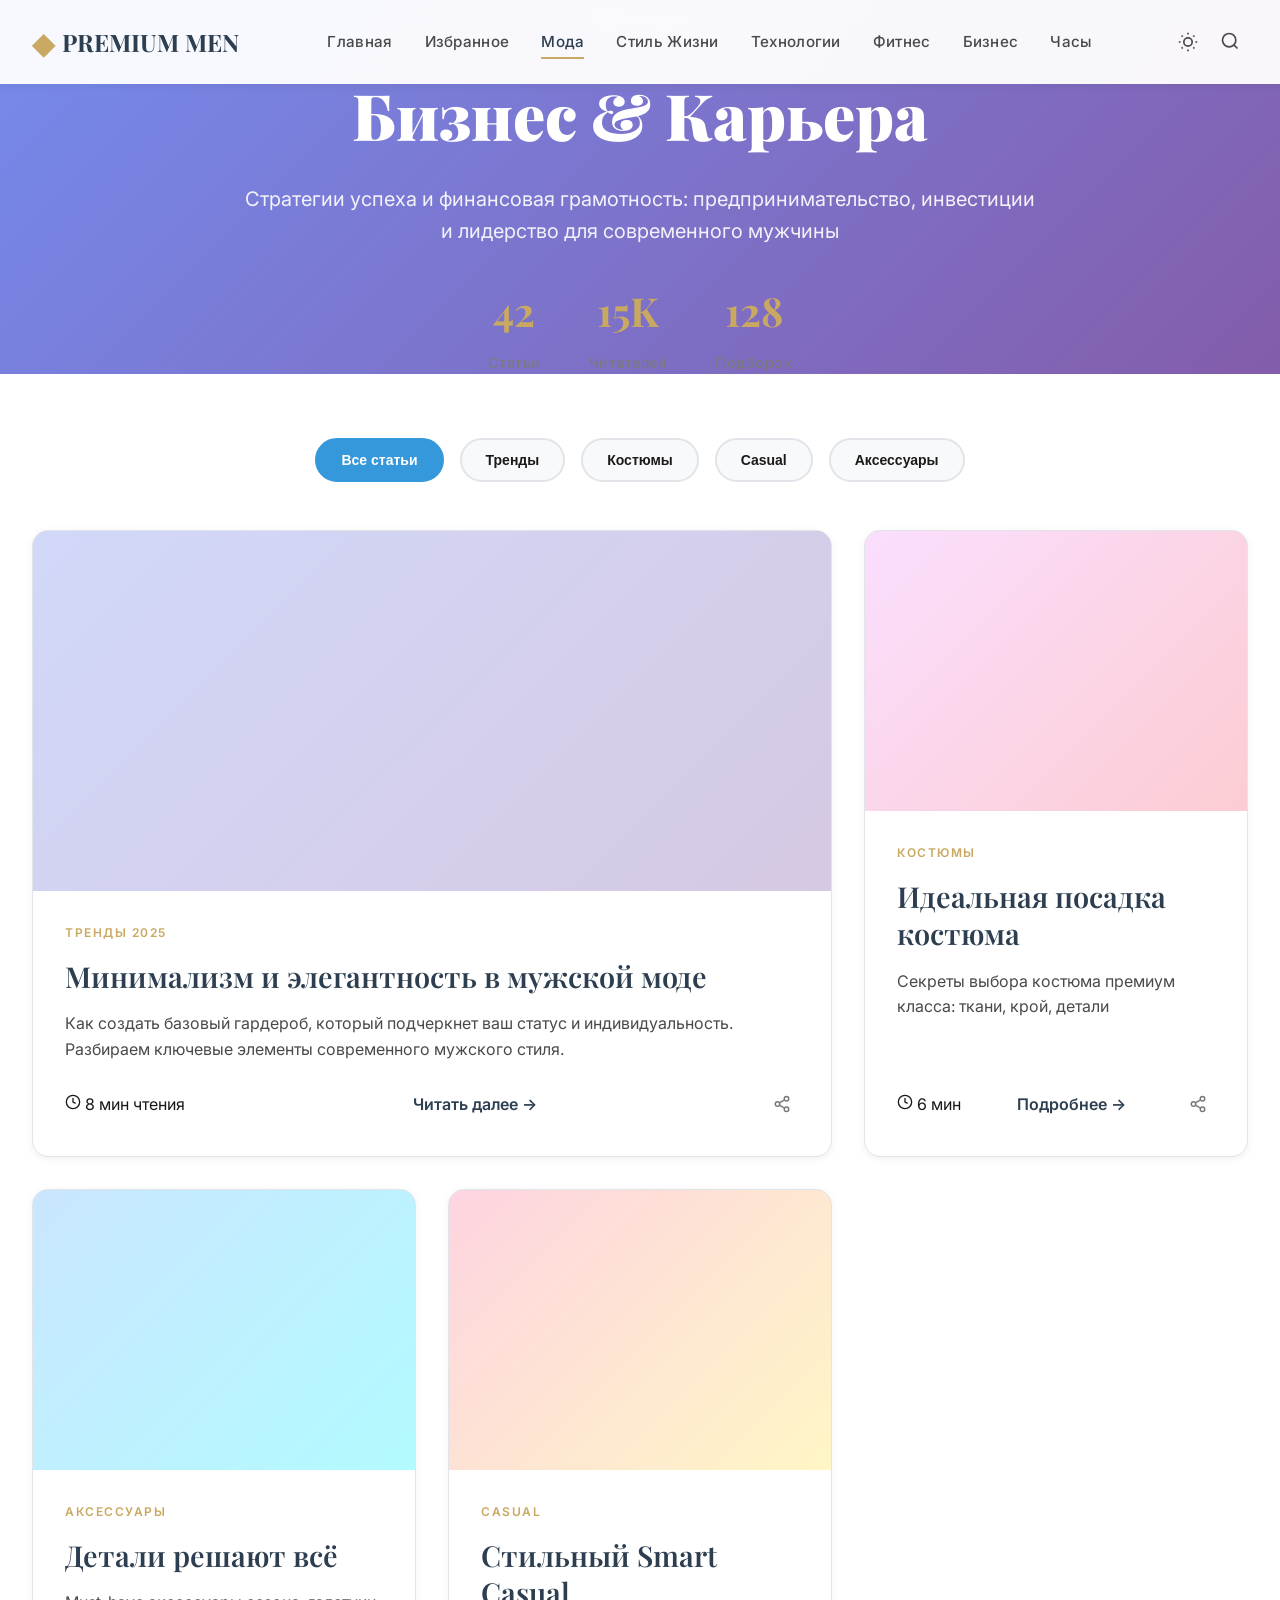
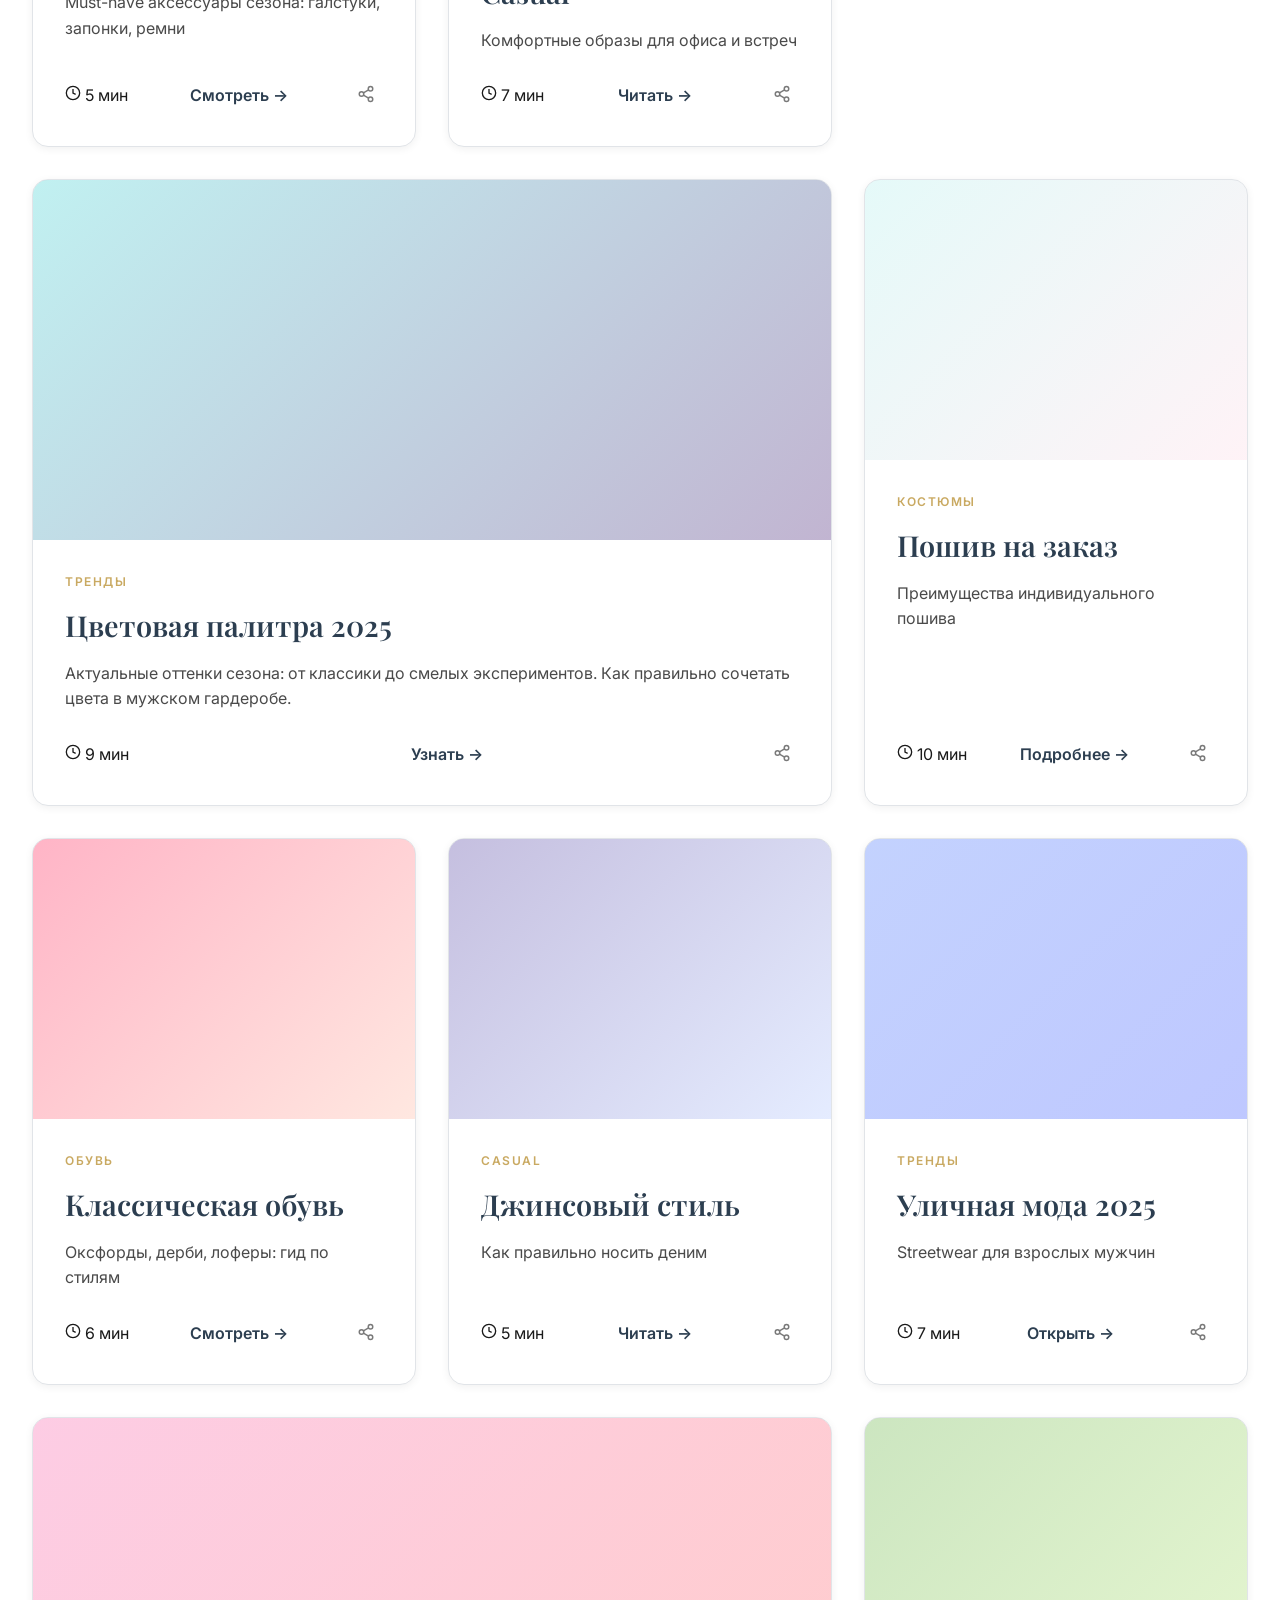
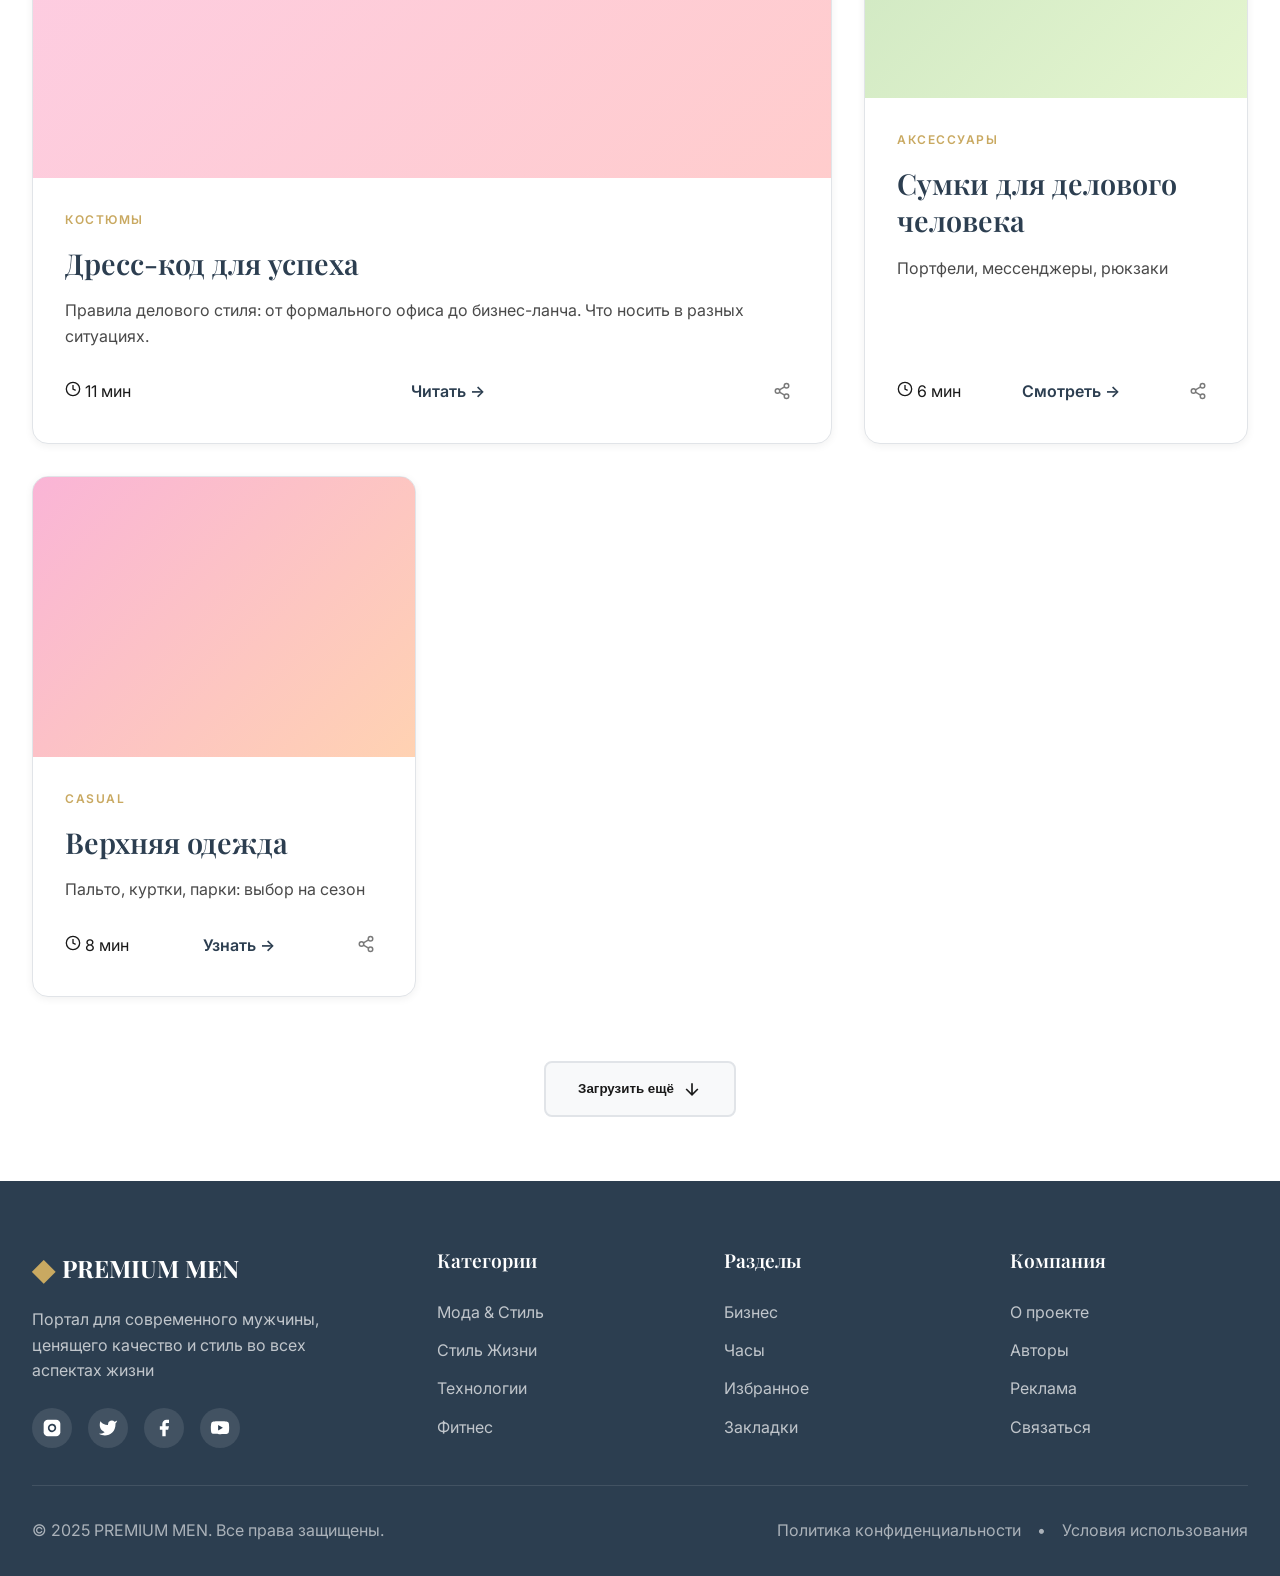
==== commit 6e879fbd: "🔧 Исправлены заголовки и метаданные страниц категорий Обновлены title, meta description, Open Graph " ====
--- a/business.html
+++ b/business.html
@@ -5,17 +5,17 @@
     <meta name="viewport" content="width=device-width, initial-scale=1.0">
 
     <!-- SEO Meta Tags -->
-    <title>Мода & Стиль | PREMIUM MEN - Актуальные тренды для современного мужчины</title>
-    <meta name="description" content="Мужская мода и стиль: актуальные тренды, советы стилистов, подбор гардероба. Классика и современность для успешного мужчины.">
+    <title>Бизнес & Карьера | PREMIUM MEN - Стратегии успеха</title>
+    <meta name="description" content="Бизнес и карьера: предпринимательство, инвестиции, лидерство. Стратегии успеха и финансовая грамотность.">
     <meta name="keywords" content="бизнес, стиль, костюмы, casual, аксессуары, гардероб, тренды 2025">
     <meta name="author" content="Premium Men">
     <meta name="robots" content="index, follow">
 
     <!-- Open Graph -->
     <meta property="og:type" content="website">
-    <meta property="og:url" content="https://premiummen.com/fashion">
-    <meta property="og:title" content="Мода & Стиль | PREMIUM MEN">
-    <meta property="og:description" content="Актуальные тренды и классические образы для современного мужчины">
+    <meta property="og:url" content="https://premiummen.com/business">
+    <meta property="og:title" content="Бизнес & Карьера | PREMIUM MEN">
+    <meta property="og:description" content="Стратегии успеха и финансовая грамотность для современного мужчины">
     <meta property="og:image" content="https://premiummen.com/og-fashion.jpg">
 
     <!-- Favicon -->
@@ -93,8 +93,8 @@
         <div class="container">
             <div class="category-hero-content">
                 <span class="category-badge">👔 Категория</span>
-                <h1 class="category-hero-title">Мода & Стиль</h1>
-                <p class="category-hero-description">Актуальные тренды, классические образы и эксклюзивные советы от ведущих стилистов для современного мужчины</p>
+                <h1 class="category-hero-title">Бизнес & Карьера</h1>
+                <p class="category-hero-description">Стратегии успеха и финансовая грамотность: предпринимательство, инвестиции и лидерство для современного мужчины</p>
                 <div class="category-stats">
                     <div class="stat-item">
                         <div class="stat-number">42</div>
